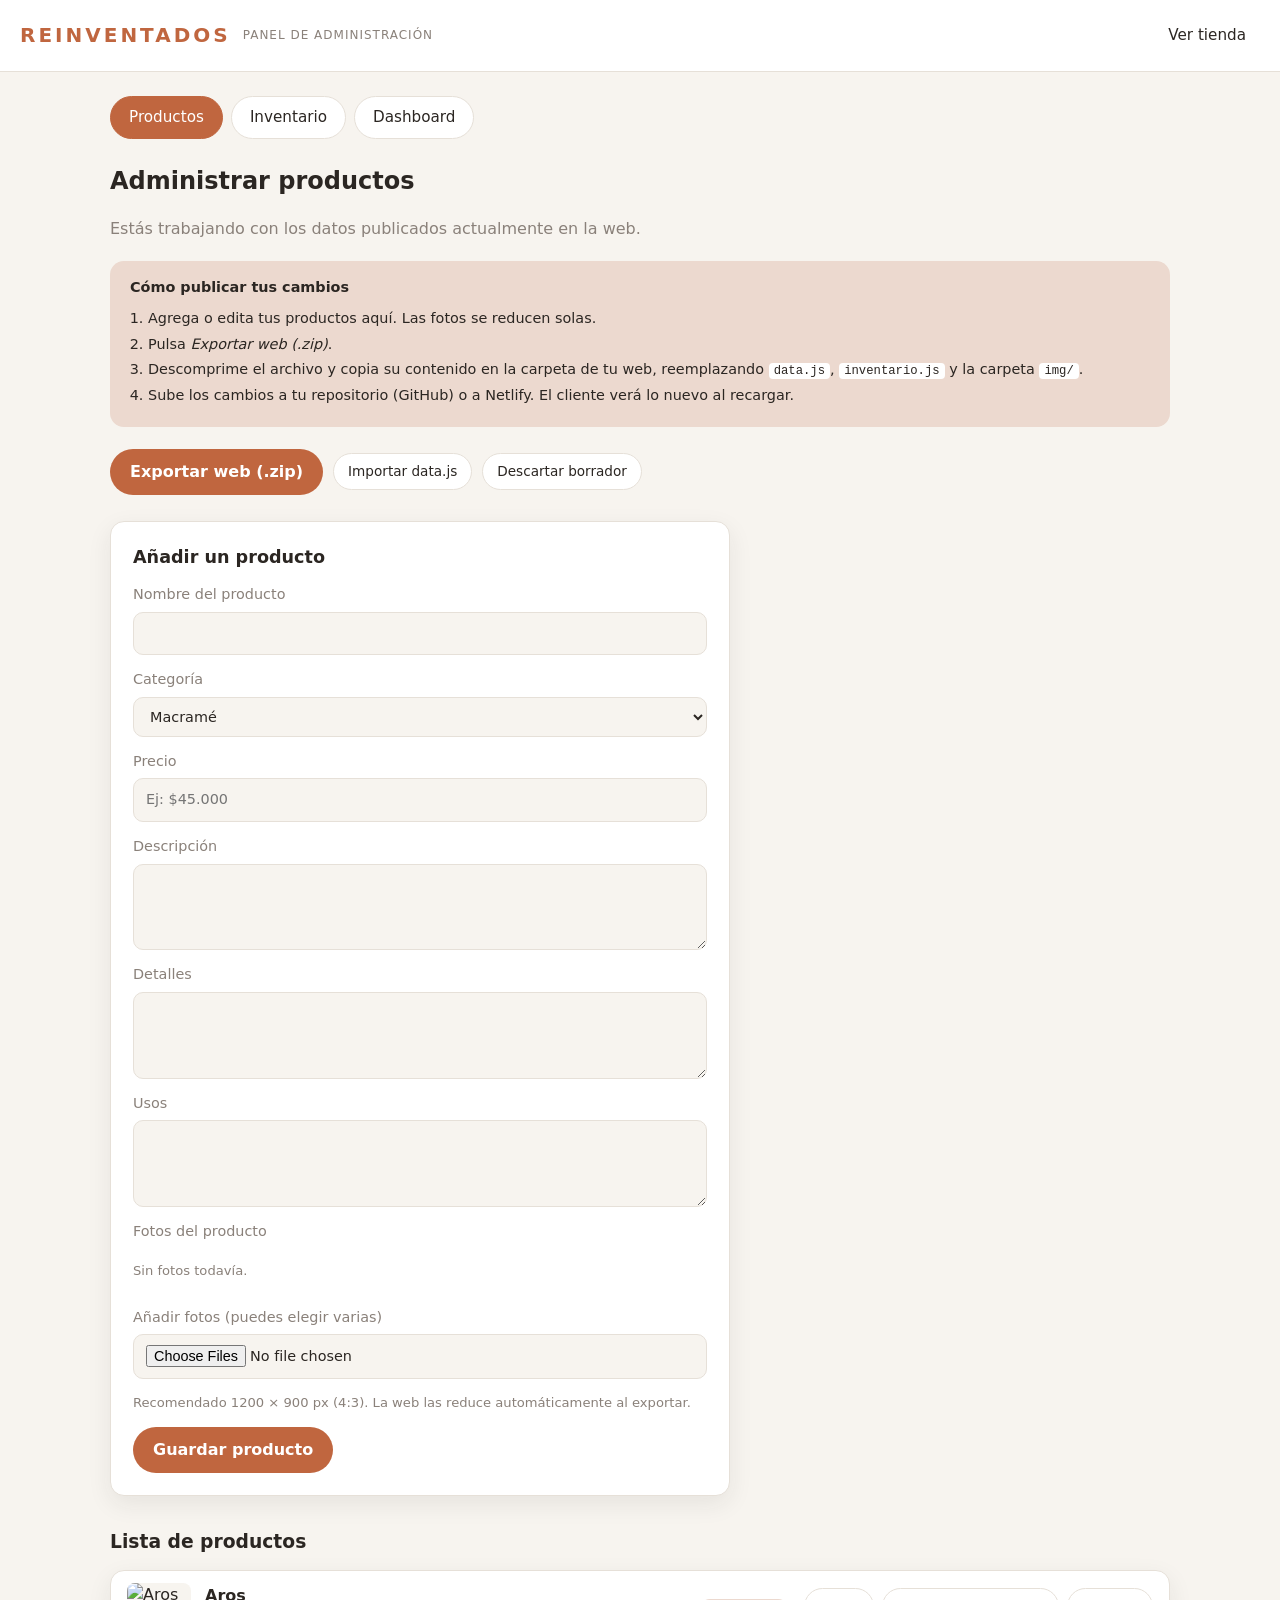
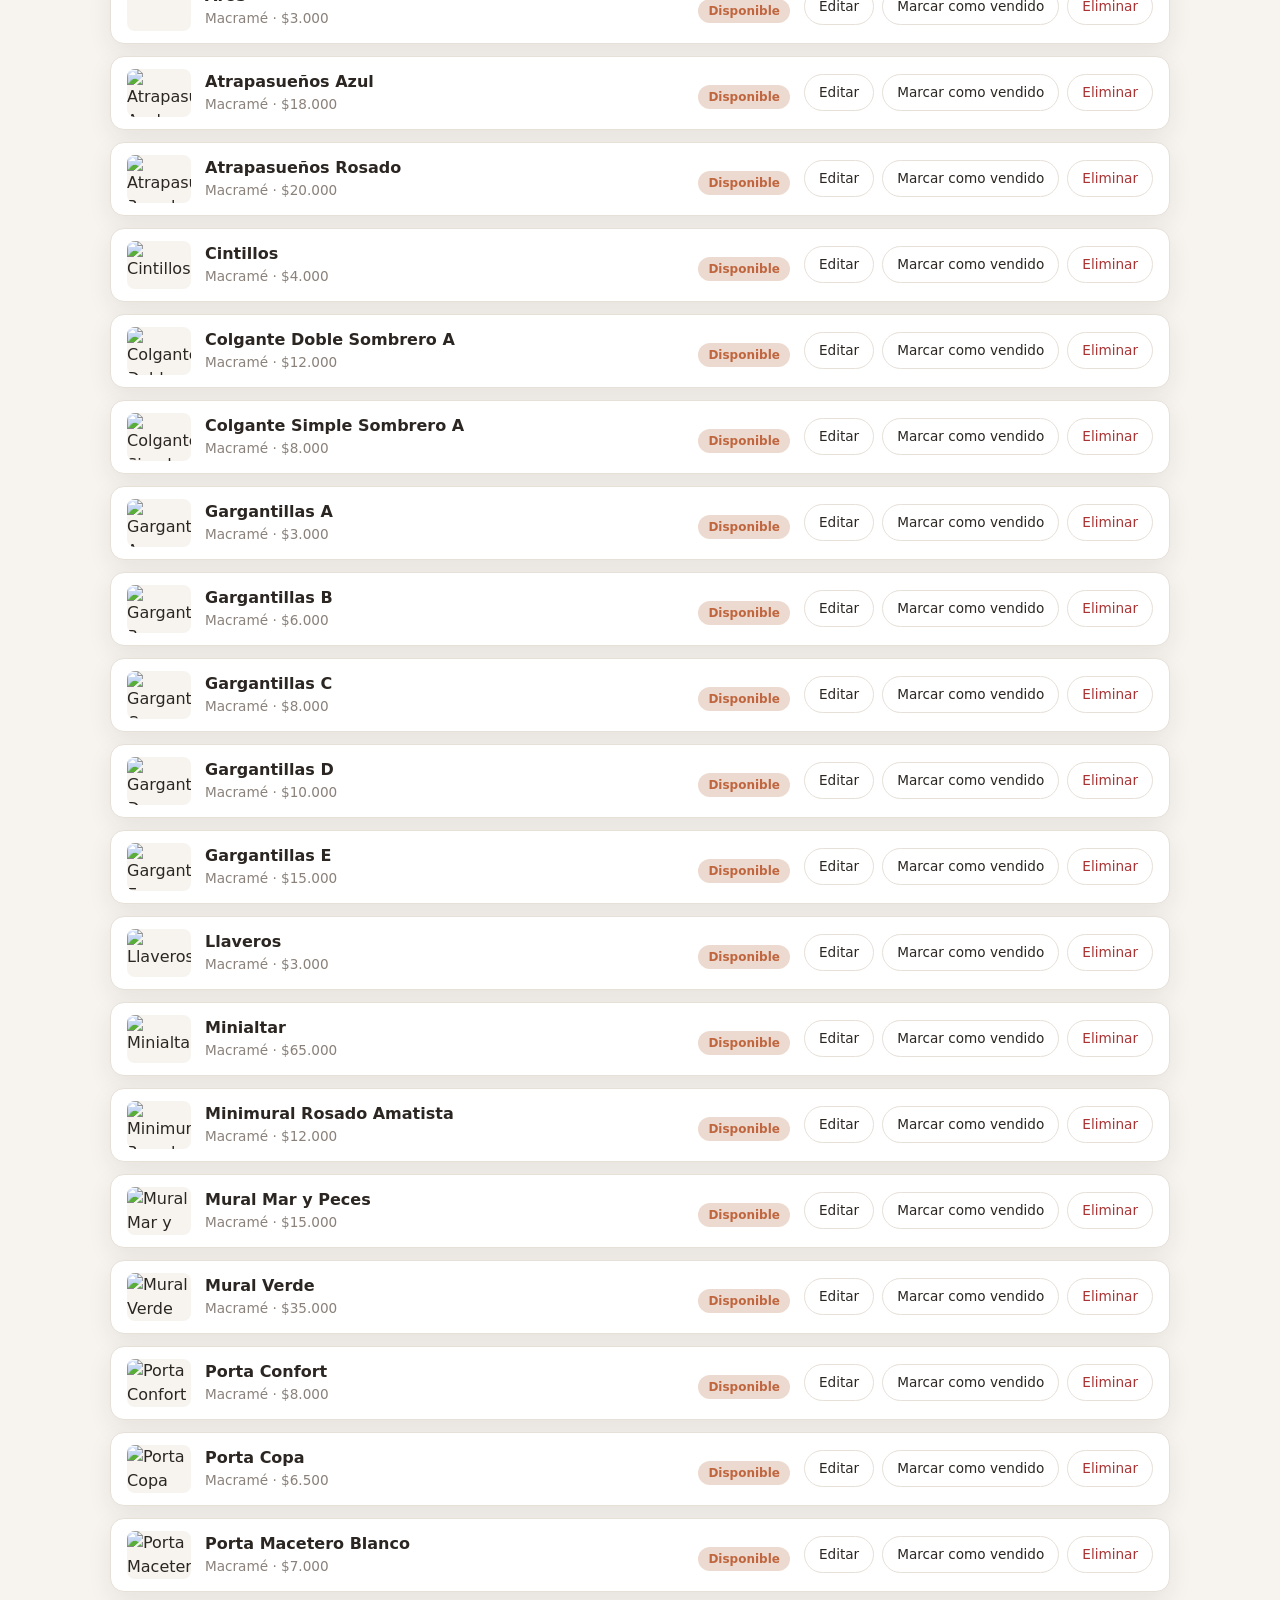
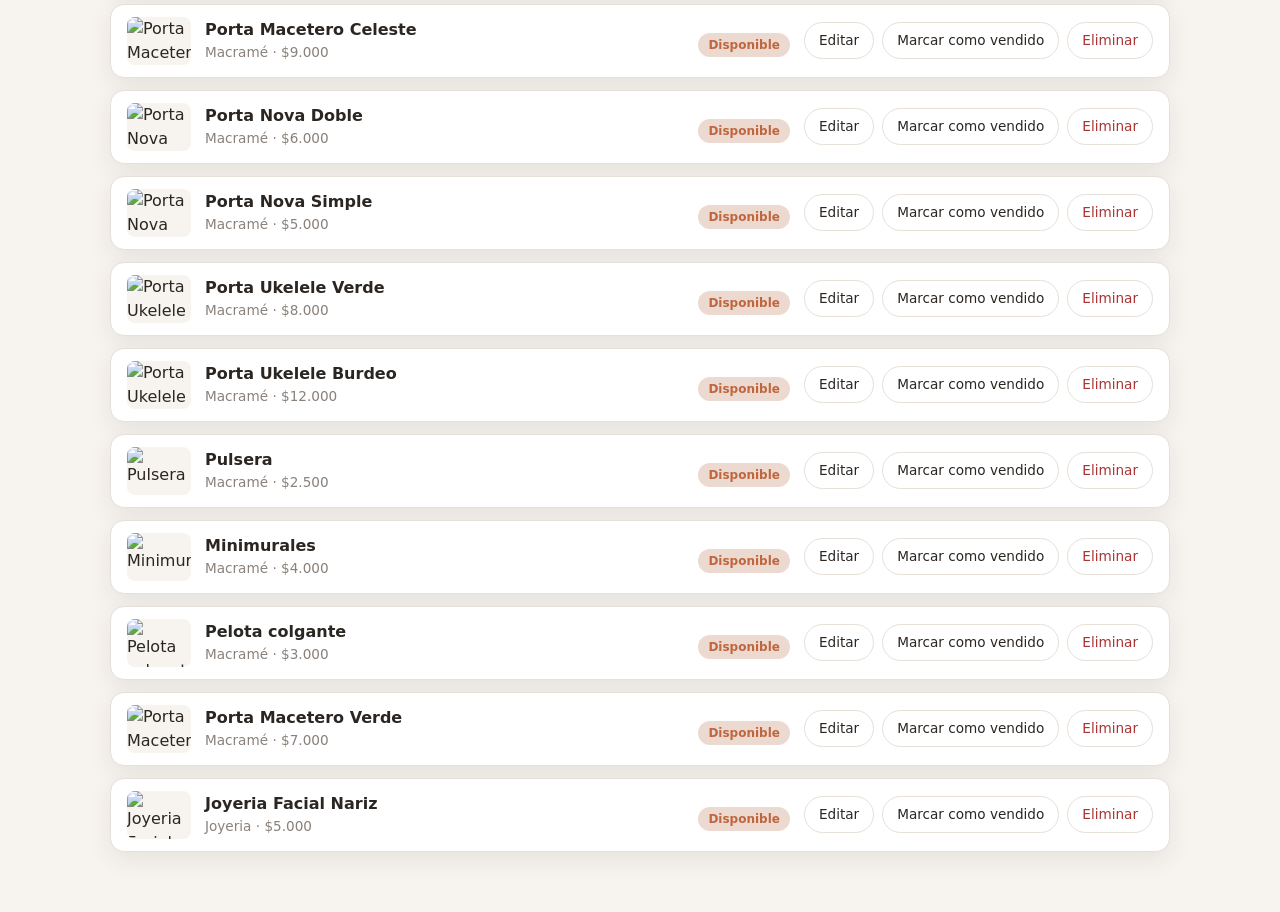
==== admin.html @ 5b053cdd "Versión inicial: tienda y panel de administración (inventario y dashboard)" ====
<!DOCTYPE html>
<html lang="es">
<head>
  <meta charset="UTF-8" />
  <meta name="viewport" content="width=device-width, initial-scale=1.0" />
  <title>Administrar · REINVENTADOS</title>
  <link rel="stylesheet" href="styles.css" />
</head>
<body>
  <header class="encabezado">
    <h1 class="logo">REINVENTADOS</h1>
    <span class="etiqueta-admin">Panel de administración</span>
    <nav class="menu">
      <a class="menu__boton" href="index.html">Ver tienda</a>
    </nav>
  </header>

  <main class="contenido">
    <nav class="pestanas" id="pestanas">
      <button type="button" class="pestanas__boton activo" data-pestana="productos">Productos</button>
      <button type="button" class="pestanas__boton" data-pestana="inventario">Inventario</button>
      <button type="button" class="pestanas__boton" data-pestana="dashboard">Dashboard</button>
    </nav>

    <section class="panel" id="pestana-productos">
      <h2 class="admin__titulo">Administrar productos</h2>
      <p class="introduccion" id="origen-datos"></p>

      <div class="aviso">
        <strong>Cómo publicar tus cambios</strong>
        <ol>
          <li>Agrega o edita tus productos aquí. Las fotos se reducen solas.</li>
          <li>Pulsa <em>Exportar web (.zip)</em>.</li>
          <li>Descomprime el archivo y copia su contenido en la carpeta de tu web, reemplazando <code>data.js</code>, <code>inventario.js</code> y la carpeta <code>img/</code>.</li>
          <li>Sube los cambios a tu repositorio (GitHub) o a Netlify. El cliente verá lo nuevo al recargar.</li>
        </ol>
      </div>

      <div class="admin__acciones">
        <button type="button" class="boton-primario" id="boton-exportar">Exportar web (.zip)</button>
        <label class="boton-secundario">
          Importar data.js
          <input type="file" id="campo-importar" accept=".js,text/javascript" hidden />
        </label>
        <button type="button" class="boton-secundario" id="boton-descartar">Descartar borrador</button>
      </div>

      <form id="form-producto" class="formulario">
        <h3 class="formulario__titulo" id="formulario-titulo">Añadir un producto</h3>

        <label class="campo">
          <span>Nombre del producto</span>
          <input type="text" id="campo-nombre" required />
        </label>

        <label class="campo">
          <span>Categoría</span>
          <select id="campo-categoria"></select>
        </label>

        <label class="campo" id="categoria-nueva" hidden>
          <span>Nombre de la nueva categoría</span>
          <input type="text" id="campo-categoria-nueva" />
        </label>

        <label class="campo">
          <span>Precio</span>
          <input type="text" id="campo-precio" placeholder="Ej: $45.000" />
        </label>

        <label class="campo">
          <span>Descripción</span>
          <textarea id="campo-descripcion" rows="3"></textarea>
        </label>

        <label class="campo">
          <span>Detalles</span>
          <textarea id="campo-detalles" rows="3"></textarea>
        </label>

        <label class="campo">
          <span>Usos</span>
          <textarea id="campo-usos" rows="3"></textarea>
        </label>

        <div class="campo">
          <span>Fotos del producto</span>
          <div class="miniaturas" id="miniaturas"></div>
        </div>

        <label class="campo">
          <span>Añadir fotos (puedes elegir varias)</span>
          <input type="file" id="campo-imagenes" accept="image/*" multiple />
        </label>
        <p class="formulario__ayuda">Recomendado 1200 × 900 px (4:3). La web las reduce automáticamente al exportar.</p>

        <div class="formulario__botones">
          <button type="submit" class="boton-primario" id="boton-guardar">Guardar producto</button>
          <button type="button" class="boton-secundario" id="boton-cancelar" hidden>Cancelar edición</button>
        </div>
      </form>

      <h3 class="admin__subtitulo">Lista de productos</h3>
      <div id="lista-admin" class="lista-admin"></div>
    </section>

    <section class="panel" id="pestana-inventario" hidden>
      <h2 class="admin__titulo">Inventario</h2>
      <p class="introduccion">Controla cuántas unidades tienes de cada artículo y registra cada venta, reposición o ajuste con su fecha.</p>

      <div class="tarjetas-resumen" id="inventario-resumen"></div>

      <h3 class="admin__subtitulo">Registrar un movimiento</h3>
      <form id="form-movimiento" class="formulario">
        <label class="campo">
          <span>Producto</span>
          <select id="mov-producto" required></select>
        </label>

        <label class="campo">
          <span>Tipo de movimiento</span>
          <select id="mov-tipo">
            <option value="venta">Venta (sale stock)</option>
            <option value="baja">Dar de Baja (no es venta)</option>
            <option value="reposicion">Reposición (entra stock)</option>
            <option value="ajuste">Ajuste (fijar stock total)</option>
          </select>
        </label>

        <label class="campo">
          <span id="mov-cantidad-etiqueta">Cuántas unidades</span>
          <input type="number" id="mov-cantidad" min="1" step="1" required />
        </label>

        <label class="campo" id="mov-descuento-caja">
          <span>Descuento en la venta (opcional)</span>
          <input type="number" id="mov-descuento" min="0" step="1" placeholder="0" />
        </label>

        <label class="campo">
          <span>Fecha</span>
          <input type="date" id="mov-fecha" required />
        </label>

        <label class="campo">
          <span>Nota (opcional)</span>
          <input type="text" id="mov-nota" placeholder="Ej: Vendida en feria de barrio" />
        </label>

        <div class="formulario__botones">
          <button type="submit" class="boton-primario">Registrar movimiento</button>
        </div>
      </form>

      <h3 class="admin__subtitulo">Stock por producto</h3>
      <div id="lista-stock" class="lista-admin"></div>

      <h3 class="admin__subtitulo">Historial de movimientos</h3>
      <div id="lista-movimientos" class="lista-admin"></div>
    </section>

    <section class="panel" id="pestana-dashboard" hidden>
      <h2 class="admin__titulo">Dashboard</h2>
      <p class="introduccion">Evolución de ventas y movimiento de stock según el período que elijas.</p>

      <div class="filtros">
        <label class="campo">
          <span>Ver por</span>
          <select id="dash-modo">
            <option value="anual">Año completo (por mes)</option>
            <option value="mensual">Mes completo (por día)</option>
          </select>
        </label>

        <label class="campo" id="dash-anio-caja">
          <span>Año</span>
          <select id="dash-anio"></select>
        </label>

        <label class="campo" id="dash-mes-caja" hidden>
          <span>Mes</span>
          <select id="dash-mes"></select>
        </label>
      </div>

      <div class="tarjetas-resumen" id="dashboard-resumen"></div>

      <h3 class="admin__subtitulo">Ventas en el período</h3>
      <div id="grafico-ventas"></div>

      <h3 class="admin__subtitulo">Movimiento de stock en el período</h3>
      <div id="grafico-stock"></div>

      <h3 class="admin__subtitulo">Top 5 más vendidos del período</h3>
      <div class="tabla-top" id="tabla-top"></div>
    </section>
  </main>

  <script src="data.js"></script>
  <script src="inventario.js"></script>
  <script src="admin.js"></script>
</body>
</html>
---- styles.css ----
:root {
  --tinta: #2b2622;
  --fondo: #f7f4ef;
  --tarjeta: #ffffff;
  --acento: #c0663f;
  --acento-suave: #ecd9cf;
  --verde: #4f7d58;
  --verde-suave: #e3eee5;
  --gris: #8a817a;
  --borde: #e6e0d8;
  --radio: 14px;
  --sombra: 0 8px 24px rgba(43, 38, 34, 0.08);
}

* {
  box-sizing: border-box;
  margin: 0;
  padding: 0;
}

[hidden] {
  display: none !important;
}

body {
  font-family: "Segoe UI", system-ui, -apple-system, Arial, sans-serif;
  background: var(--fondo);
  color: var(--tinta);
  line-height: 1.5;
}

.encabezado {
  position: sticky;
  top: 0;
  z-index: 10;
  display: flex;
  flex-wrap: wrap;
  align-items: center;
  gap: 12px;
  padding: 16px 20px;
  background: var(--tarjeta);
  border-bottom: 1px solid var(--borde);
}

.logo {
  font-size: 1.25rem;
  letter-spacing: 3px;
  color: var(--acento);
}

.menu {
  display: flex;
  align-items: center;
  gap: 8px;
  margin-left: auto;
}

.menu__item {
  position: relative;
}

.menu__boton {
  font: inherit;
  font-size: 0.95rem;
  padding: 8px 14px;
  border: none;
  border-radius: 999px;
  background: transparent;
  color: var(--tinta);
  cursor: pointer;
  transition: background 0.2s, color 0.2s;
}

.menu__boton:hover,
.menu__boton.activo {
  background: var(--acento-suave);
  color: var(--acento);
}

.submenu {
  position: absolute;
  top: 100%;
  left: 0;
  min-width: 170px;
  padding: 8px;
  display: none;
  flex-direction: column;
  gap: 4px;
  background: var(--tarjeta);
  border: 1px solid var(--borde);
  border-radius: var(--radio);
  box-shadow: var(--sombra);
}

#menu-productos:hover .submenu,
#menu-productos.abierto .submenu {
  display: flex;
}

.submenu__boton {
  font: inherit;
  font-size: 0.9rem;
  text-align: left;
  padding: 8px 12px;
  border: none;
  border-radius: 8px;
  background: transparent;
  color: var(--tinta);
  cursor: pointer;
}

.submenu__boton:hover,
.submenu__boton.activo {
  background: var(--fondo);
  color: var(--acento);
}

.contenido {
  max-width: 1100px;
  margin: 0 auto;
  padding: 24px 20px 60px;
}

.vista {
  display: none;
}

.vista.activa {
  display: block;
}

.introduccion {
  margin-bottom: 20px;
  color: var(--gris);
}

.galeria {
  display: grid;
  grid-template-columns: repeat(auto-fill, minmax(240px, 1fr));
  gap: 20px;
}

.tarjeta {
  background: var(--tarjeta);
  border: 1px solid var(--borde);
  border-radius: var(--radio);
  overflow: hidden;
  box-shadow: var(--sombra);
  cursor: pointer;
  transition: transform 0.2s;
}

.tarjeta:hover {
  transform: translateY(-4px);
}

.deslizador {
  position: relative;
  aspect-ratio: 4 / 3;
  overflow: hidden;
}

.deslizador__imagen {
  width: 100%;
  height: 100%;
  display: block;
  object-fit: cover;
  transition: opacity 0.25s ease;
}

.deslizador__flecha {
  position: absolute;
  top: 50%;
  transform: translateY(-50%);
  width: 34px;
  height: 34px;
  border: none;
  border-radius: 50%;
  background: rgba(255, 255, 255, 0.85);
  color: var(--tinta);
  font-size: 1.1rem;
  cursor: pointer;
}

.deslizador__flecha--izq {
  left: 8px;
}

.deslizador__flecha--der {
  right: 8px;
}

.deslizador__flecha:hover {
  background: #fff;
}

.tarjeta__info {
  padding: 14px 16px;
}

.tarjeta__nombre {
  font-size: 1rem;
}

.tarjeta__precio {
  margin-top: 4px;
  color: var(--acento);
  font-weight: 600;
}

.detalle {
  display: grid;
  grid-template-columns: 1.2fr 1fr;
  gap: 28px;
  margin-top: 16px;
}

.detalle__deslizador {
  position: relative;
  aspect-ratio: 4 / 3;
  border-radius: var(--radio);
  overflow: hidden;
  box-shadow: var(--sombra);
}

.detalle__imagen {
  width: 100%;
  height: 100%;
  display: block;
  object-fit: cover;
  transition: opacity 0.25s ease;
}

.detalle__titulo {
  font-size: 1.5rem;
  margin-bottom: 6px;
}

.detalle__precio {
  font-size: 1.2rem;
  color: var(--acento);
  font-weight: 700;
  margin-bottom: 14px;
}

.detalle__seccion {
  margin-bottom: 14px;
}

.detalle__seccion h3 {
  font-size: 0.95rem;
  text-transform: uppercase;
  letter-spacing: 1px;
  color: var(--gris);
  margin-bottom: 4px;
}

.detalle__categoria {
  display: inline-block;
  font-size: 0.8rem;
  padding: 4px 10px;
  border-radius: 999px;
  background: var(--acento-suave);
  color: var(--acento);
  margin-bottom: 12px;
}

.boton-volver {
  font: inherit;
  padding: 8px 16px;
  border: 1px solid var(--borde);
  border-radius: 999px;
  background: var(--tarjeta);
  color: var(--tinta);
  cursor: pointer;
}

.boton-volver:hover {
  border-color: var(--acento);
  color: var(--acento);
}

.sobre-mi {
  display: grid;
  grid-template-columns: 220px 1fr;
  gap: 28px;
  align-items: start;
  background: var(--tarjeta);
  border: 1px solid var(--borde);
  border-radius: var(--radio);
  padding: 28px;
  box-shadow: var(--sombra);
}

.sobre-mi__retrato {
  aspect-ratio: 1;
  border-radius: var(--radio);
  display: flex;
  align-items: center;
  justify-content: center;
  color: #fff;
  background: linear-gradient(135deg, #c0663f, #8a4a2f);
}

.sobre-mi__texto h2 {
  margin-bottom: 10px;
}

.sobre-mi__texto p {
  margin-bottom: 10px;
}

.sobre-mi__texto h3 {
  margin: 16px 0 8px;
}

.redes {
  list-style: none;
  display: flex;
  flex-wrap: wrap;
  gap: 10px;
}

.redes a {
  display: inline-block;
  padding: 6px 14px;
  border-radius: 999px;
  background: var(--fondo);
  border: 1px solid var(--borde);
  color: var(--tinta);
  text-decoration: none;
}

.redes a:hover {
  border-color: var(--acento);
  color: var(--acento);
}

.insignia {
  display: inline-block;
  margin-top: 8px;
  font-size: 0.75rem;
  padding: 3px 10px;
  border-radius: 999px;
  background: var(--acento-suave);
  color: var(--acento);
  font-weight: 600;
}

.insignia--gris {
  background: #eceae6;
  color: var(--gris);
}

.admin__titulo {
  margin-bottom: 18px;
}

.admin__subtitulo {
  margin: 32px 0 14px;
}

.formulario {
  background: var(--tarjeta);
  border: 1px solid var(--borde);
  border-radius: var(--radio);
  padding: 22px;
  box-shadow: var(--sombra);
  display: grid;
  gap: 14px;
  max-width: 620px;
}

.formulario__titulo {
  font-size: 1.1rem;
}

.campo {
  display: flex;
  flex-direction: column;
  gap: 6px;
  font-size: 0.9rem;
}

.campo span {
  color: var(--gris);
}

.campo input,
.campo select,
.campo textarea {
  font: inherit;
  padding: 10px 12px;
  border: 1px solid var(--borde);
  border-radius: 10px;
  background: var(--fondo);
  color: var(--tinta);
  resize: vertical;
}

.campo input:focus,
.campo select:focus,
.campo textarea:focus {
  outline: 2px solid var(--acento-suave);
  border-color: var(--acento);
}

.formulario__ayuda {
  font-size: 0.82rem;
  color: var(--gris);
}

.boton-primario {
  font: inherit;
  font-weight: 600;
  padding: 11px 20px;
  border: none;
  border-radius: 999px;
  background: var(--acento);
  color: #fff;
  cursor: pointer;
  justify-self: start;
}

.boton-primario:hover {
  background: #a8552f;
}

.boton-secundario,
.boton-peligro {
  font: inherit;
  font-size: 0.85rem;
  padding: 7px 14px;
  border-radius: 999px;
  cursor: pointer;
  border: 1px solid var(--borde);
  background: var(--tarjeta);
  color: var(--tinta);
}

.boton-secundario:hover {
  border-color: var(--acento);
  color: var(--acento);
}

.boton-peligro {
  color: #a33;
}

.boton-peligro:hover {
  border-color: #a33;
  background: #fbeaea;
}

.lista-admin {
  display: grid;
  gap: 12px;
}

.fila-admin {
  display: grid;
  grid-template-columns: 64px 1fr auto auto;
  align-items: center;
  gap: 14px;
  padding: 12px 16px;
  background: var(--tarjeta);
  border: 1px solid var(--borde);
  border-radius: var(--radio);
  box-shadow: var(--sombra);
}

.fila-admin--vendido {
  opacity: 0.75;
}

.fila-admin__miniatura {
  width: 64px;
  height: 48px;
  object-fit: cover;
  border-radius: 8px;
  background: var(--fondo);
}

.fila-admin__datos {
  display: flex;
  flex-direction: column;
}

.fila-admin__datos span {
  font-size: 0.85rem;
  color: var(--gris);
}

.fila-admin__botones {
  display: flex;
  gap: 8px;
}

a.menu__boton {
  text-decoration: none;
  display: inline-block;
}

.etiqueta-admin {
  font-size: 0.75rem;
  text-transform: uppercase;
  letter-spacing: 1px;
  color: var(--gris);
}

.aviso {
  background: var(--acento-suave);
  border-radius: var(--radio);
  padding: 16px 20px;
  margin-bottom: 22px;
  font-size: 0.9rem;
}

.aviso ol {
  margin: 10px 0 0 18px;
}

.aviso li {
  margin-bottom: 4px;
}

code {
  background: #fff;
  padding: 1px 5px;
  border-radius: 4px;
  font-size: 0.85em;
}

.admin__acciones {
  display: flex;
  flex-wrap: wrap;
  align-items: center;
  gap: 10px;
  margin-bottom: 26px;
}

.admin__acciones label.boton-secundario {
  display: inline-block;
}

.miniaturas {
  display: flex;
  flex-wrap: wrap;
  gap: 10px;
  min-height: 44px;
  align-items: center;
}

.miniatura {
  position: relative;
  width: 88px;
  height: 66px;
  border-radius: 8px;
  overflow: hidden;
  border: 1px solid var(--borde);
}

.miniatura img {
  width: 100%;
  height: 100%;
  display: block;
  object-fit: cover;
}

.miniatura__quitar {
  position: absolute;
  top: 2px;
  right: 2px;
  width: 20px;
  height: 20px;
  border: none;
  border-radius: 50%;
  background: rgba(43, 38, 34, 0.7);
  color: #fff;
  font-size: 0.85rem;
  line-height: 1;
  cursor: pointer;
}

.miniatura__quitar:hover {
  background: var(--acento);
}

.formulario__botones {
  display: flex;
  flex-wrap: wrap;
  gap: 10px;
}

.pestanas {
  display: flex;
  flex-wrap: wrap;
  gap: 8px;
  margin-bottom: 24px;
}

.pestanas__boton {
  font: inherit;
  font-size: 0.95rem;
  padding: 9px 18px;
  border: 1px solid var(--borde);
  border-radius: 999px;
  background: var(--tarjeta);
  color: var(--tinta);
  cursor: pointer;
  transition: background 0.2s, color 0.2s, border-color 0.2s;
}

.pestanas__boton:hover {
  border-color: var(--acento);
  color: var(--acento);
}

.pestanas__boton.activo {
  background: var(--acento);
  border-color: var(--acento);
  color: #fff;
}

.tarjetas-resumen {
  display: grid;
  grid-template-columns: repeat(auto-fit, minmax(160px, 1fr));
  gap: 12px;
  margin-bottom: 10px;
}

.tarjeta-resumen {
  background: var(--tarjeta);
  border: 1px solid var(--borde);
  border-radius: var(--radio);
  padding: 16px 18px;
  box-shadow: var(--sombra);
  display: flex;
  flex-direction: column;
  gap: 4px;
}

.tarjeta-resumen__valor {
  font-size: 1.4rem;
  font-weight: 700;
  color: var(--acento);
}

.tarjeta-resumen__etiqueta {
  font-size: 0.75rem;
  color: var(--gris);
  text-transform: uppercase;
  letter-spacing: 0.5px;
}

.filtros {
  display: flex;
  flex-wrap: wrap;
  gap: 12px;
  align-items: flex-end;
  background: var(--tarjeta);
  border: 1px solid var(--borde);
  border-radius: var(--radio);
  padding: 16px 18px;
  box-shadow: var(--sombra);
  margin-bottom: 20px;
}

.filtros .campo {
  min-width: 160px;
}

.fila-stock {
  display: grid;
  grid-template-columns: 1fr auto auto auto auto;
  align-items: center;
  gap: 14px;
  padding: 12px 16px;
  background: var(--tarjeta);
  border: 1px solid var(--borde);
  border-radius: var(--radio);
  box-shadow: var(--sombra);
}

.fila-stock__datos {
  display: flex;
  flex-direction: column;
}

.fila-stock__datos span {
  font-size: 0.85rem;
  color: var(--gris);
}

.fila-stock__precio {
  color: var(--acento);
  font-weight: 600;
  font-size: 0.9rem;
  white-space: nowrap;
}

.fila-stock__cantidad {
  width: 76px;
  padding: 8px 10px;
  border: 1px solid var(--borde);
  border-radius: 10px;
  background: var(--fondo);
  color: var(--tinta);
  font: inherit;
  text-align: center;
}

.fila-stock__cantidad:focus {
  outline: 2px solid var(--acento-suave);
  border-color: var(--acento);
}

.fila-stock__fecha {
  font-size: 0.8rem;
  color: var(--gris);
  white-space: nowrap;
}

.insignia--alerta {
  background: #fbeaea;
  color: #a33;
}

.insignia--entrada {
  background: var(--verde-suave);
  color: var(--verde);
}

.insignia--ajuste {
  background: #eceae6;
  color: var(--gris);
}

.insignia--baja {
  background: #fbeaea;
  color: #a33;
}

.fila-mov {
  display: grid;
  grid-template-columns: auto 1fr auto auto auto minmax(0, 160px) auto;
  align-items: center;
  gap: 12px;
  padding: 12px 16px;
  background: var(--tarjeta);
  border: 1px solid var(--borde);
  border-radius: var(--radio);
  box-shadow: var(--sombra);
  font-size: 0.9rem;
}

.fila-mov__fecha {
  color: var(--gris);
  font-size: 0.8rem;
  white-space: nowrap;
}

.fila-mov__delta {
  font-weight: 700;
  min-width: 28px;
  text-align: center;
}

.fila-mov__delta--salida {
  color: #a33;
}

.fila-mov__delta--entrada {
  color: var(--verde);
}

.fila-mov__precio {
  color: var(--acento);
  font-weight: 600;
  white-space: nowrap;
}

.fila-mov__descuento {
  display: block;
  font-size: 0.68rem;
  font-weight: 400;
  color: #a33;
}

.fila-mov__nota {
  color: var(--gris);
  font-size: 0.8rem;
  overflow: hidden;
  text-overflow: ellipsis;
  white-space: nowrap;
}

.grafico {
  background: var(--tarjeta);
  border: 1px solid var(--borde);
  border-radius: var(--radio);
  padding: 18px;
  box-shadow: var(--sombra);
}

.grafico__leyenda {
  display: flex;
  flex-wrap: wrap;
  gap: 16px;
  align-items: center;
  font-size: 0.85rem;
  color: var(--gris);
  margin-bottom: 14px;
}

.grafico__clave {
  display: inline-block;
  width: 12px;
  height: 12px;
  border-radius: 3px;
  margin-right: 6px;
}

.grafico__clave--entrada {
  background: var(--verde);
}

.grafico__clave--salida {
  background: var(--acento);
}

.grafico__barras {
  display: flex;
  align-items: flex-end;
  gap: 6px;
  overflow-x: auto;
  padding-top: 8px;
}

.grafico__columna {
  flex: 1 0 30px;
  display: flex;
  flex-direction: column;
  align-items: center;
  gap: 6px;
}

.grafico__area {
  width: 100%;
  height: 160px;
  display: flex;
  flex-direction: column;
  justify-content: flex-end;
  align-items: center;
}

.grafico__valor {
  font-size: 0.65rem;
  color: var(--gris);
  margin-bottom: 3px;
  white-space: nowrap;
}

.grafico__barra {
  width: 65%;
  max-width: 26px;
  border-radius: 6px 6px 0 0;
  background: var(--acento);
}

.grafico__par {
  display: flex;
  align-items: flex-end;
  justify-content: center;
  gap: 3px;
  width: 100%;
  height: 100%;
}

.grafico__par .grafico__barra {
  width: 45%;
  max-width: 14px;
}

.grafico__barra--entrada {
  background: var(--verde);
}

.grafico__barra--salida {
  background: var(--acento);
}

.grafico__etiqueta {
  font-size: 0.65rem;
  color: var(--gris);
  text-align: center;
  white-space: nowrap;
}

.tabla-top {
  overflow-x: auto;
}

.tabla-top__tabla {
  width: 100%;
  min-width: 560px;
  border-collapse: collapse;
  background: #fff;
  border: 1px solid var(--borde);
}

.tabla-top__tabla th,
.tabla-top__tabla td {
  padding: 8px 10px;
  border-bottom: 1px solid var(--borde);
  font-size: 0.85rem;
}

.tabla-top__tabla th {
  background: #f6f4f1;
  font-size: 0.7rem;
  text-transform: uppercase;
  color: var(--gris);
}

.tabla-top__tabla tbody tr:last-child td {
  border-bottom: none;
}

.tabla-top__producto {
  font-weight: 600;
}

.tabla-top__numero {
  text-align: right;
  white-space: nowrap;
}

.tabla-top__vendido {
  font-weight: 600;
}

.tabla-top__bajas {
  color: #a33;
}

.tabla-top__deseado {
  width: 72px;
  padding: 4px 6px;
  border: 1px solid var(--borde);
  border-radius: 4px;
  font-size: 0.85rem;
}

@media (max-width: 720px) {
  .detalle {
    grid-template-columns: 1fr;
  }

  .sobre-mi {
    grid-template-columns: 1fr;
  }

  .sobre-mi__retrato {
    max-width: 180px;
  }

  .menu {
    width: 100%;
    flex-wrap: wrap;
    margin-left: 0;
  }

  .fila-admin {
    grid-template-columns: 56px 1fr;
    row-gap: 10px;
  }

  .fila-admin__botones {
    grid-column: 1 / -1;
    flex-wrap: wrap;
  }

  .fila-stock {
    display: flex;
    flex-wrap: wrap;
    gap: 8px 12px;
    align-items: center;
  }

  .fila-stock__datos {
    flex: 1 1 100%;
  }

  .fila-mov {
    display: flex;
    flex-wrap: wrap;
    gap: 8px 12px;
    align-items: center;
  }

  .fila-mov__nota {
    flex: 1 1 100%;
    max-width: none;
  }

  .filtros {
    flex-direction: column;
    align-items: stretch;
  }

  .filtros .campo {
    min-width: 0;
  }
}
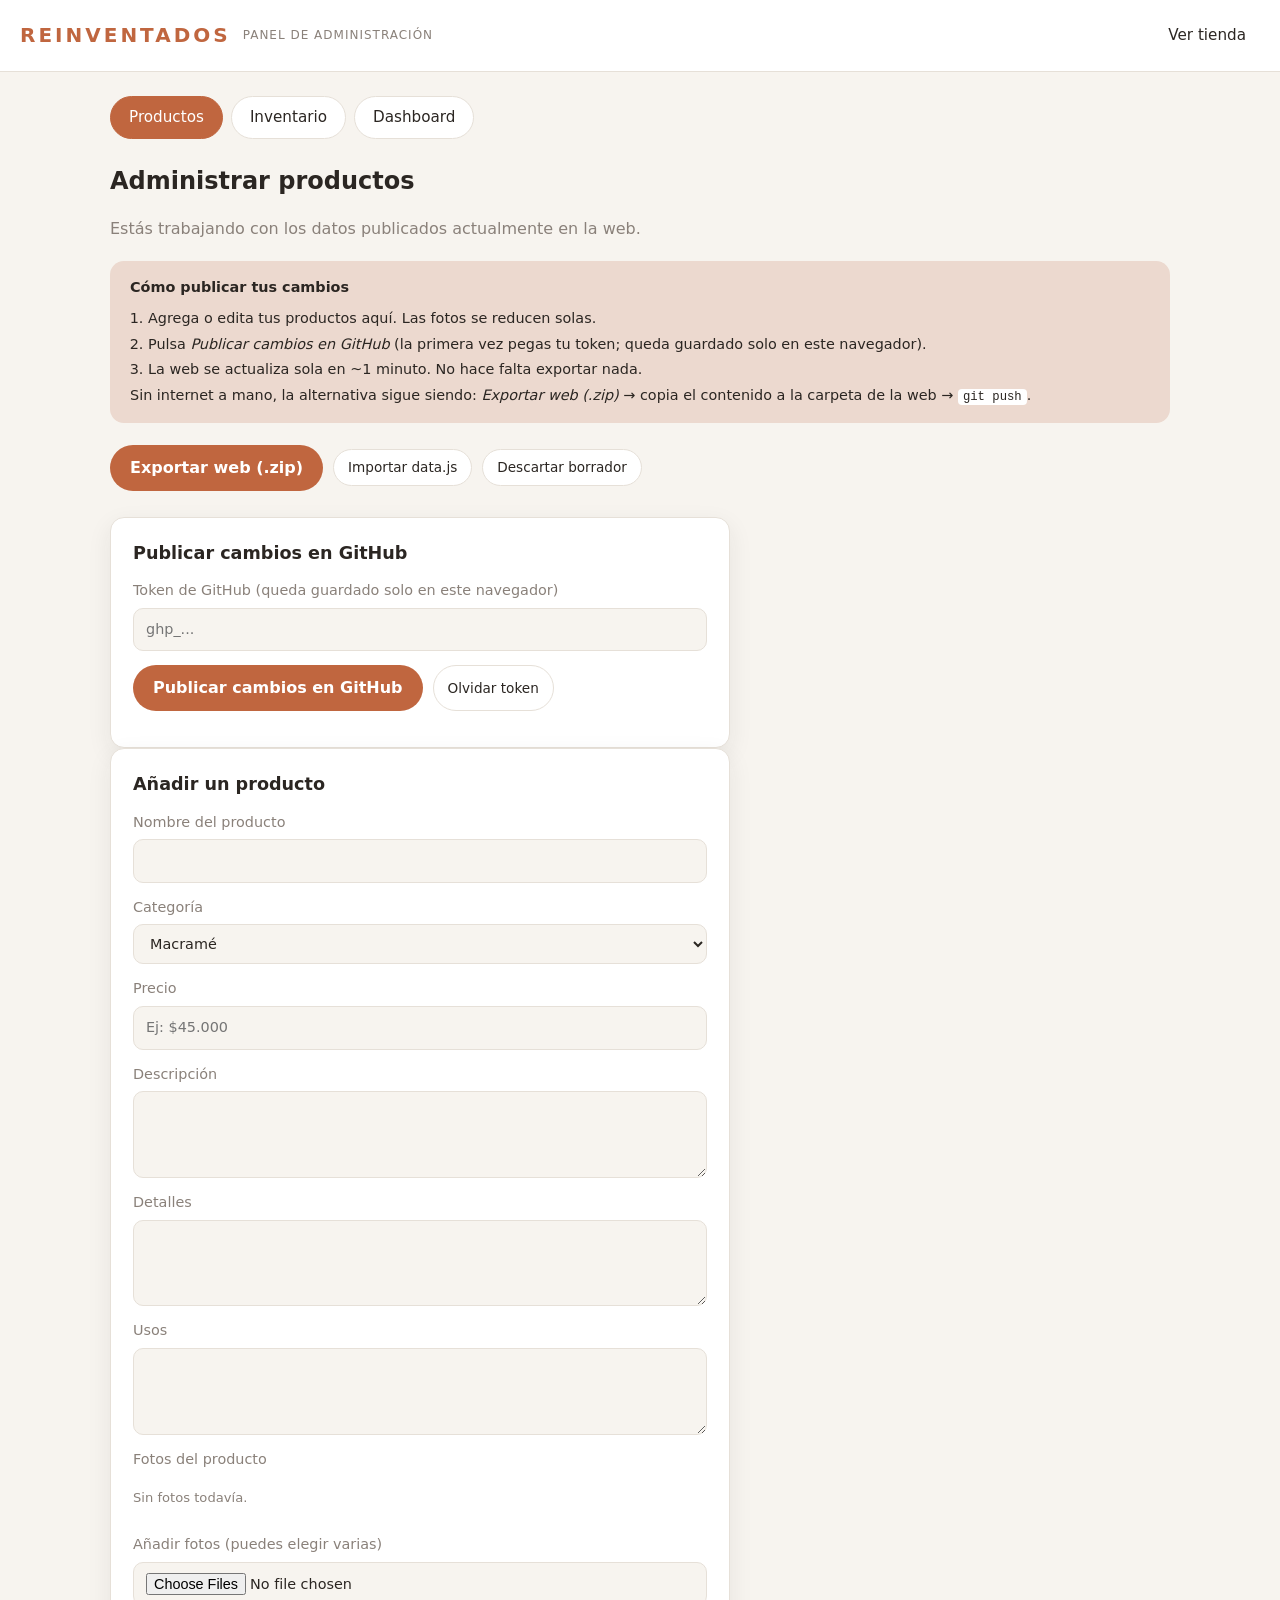
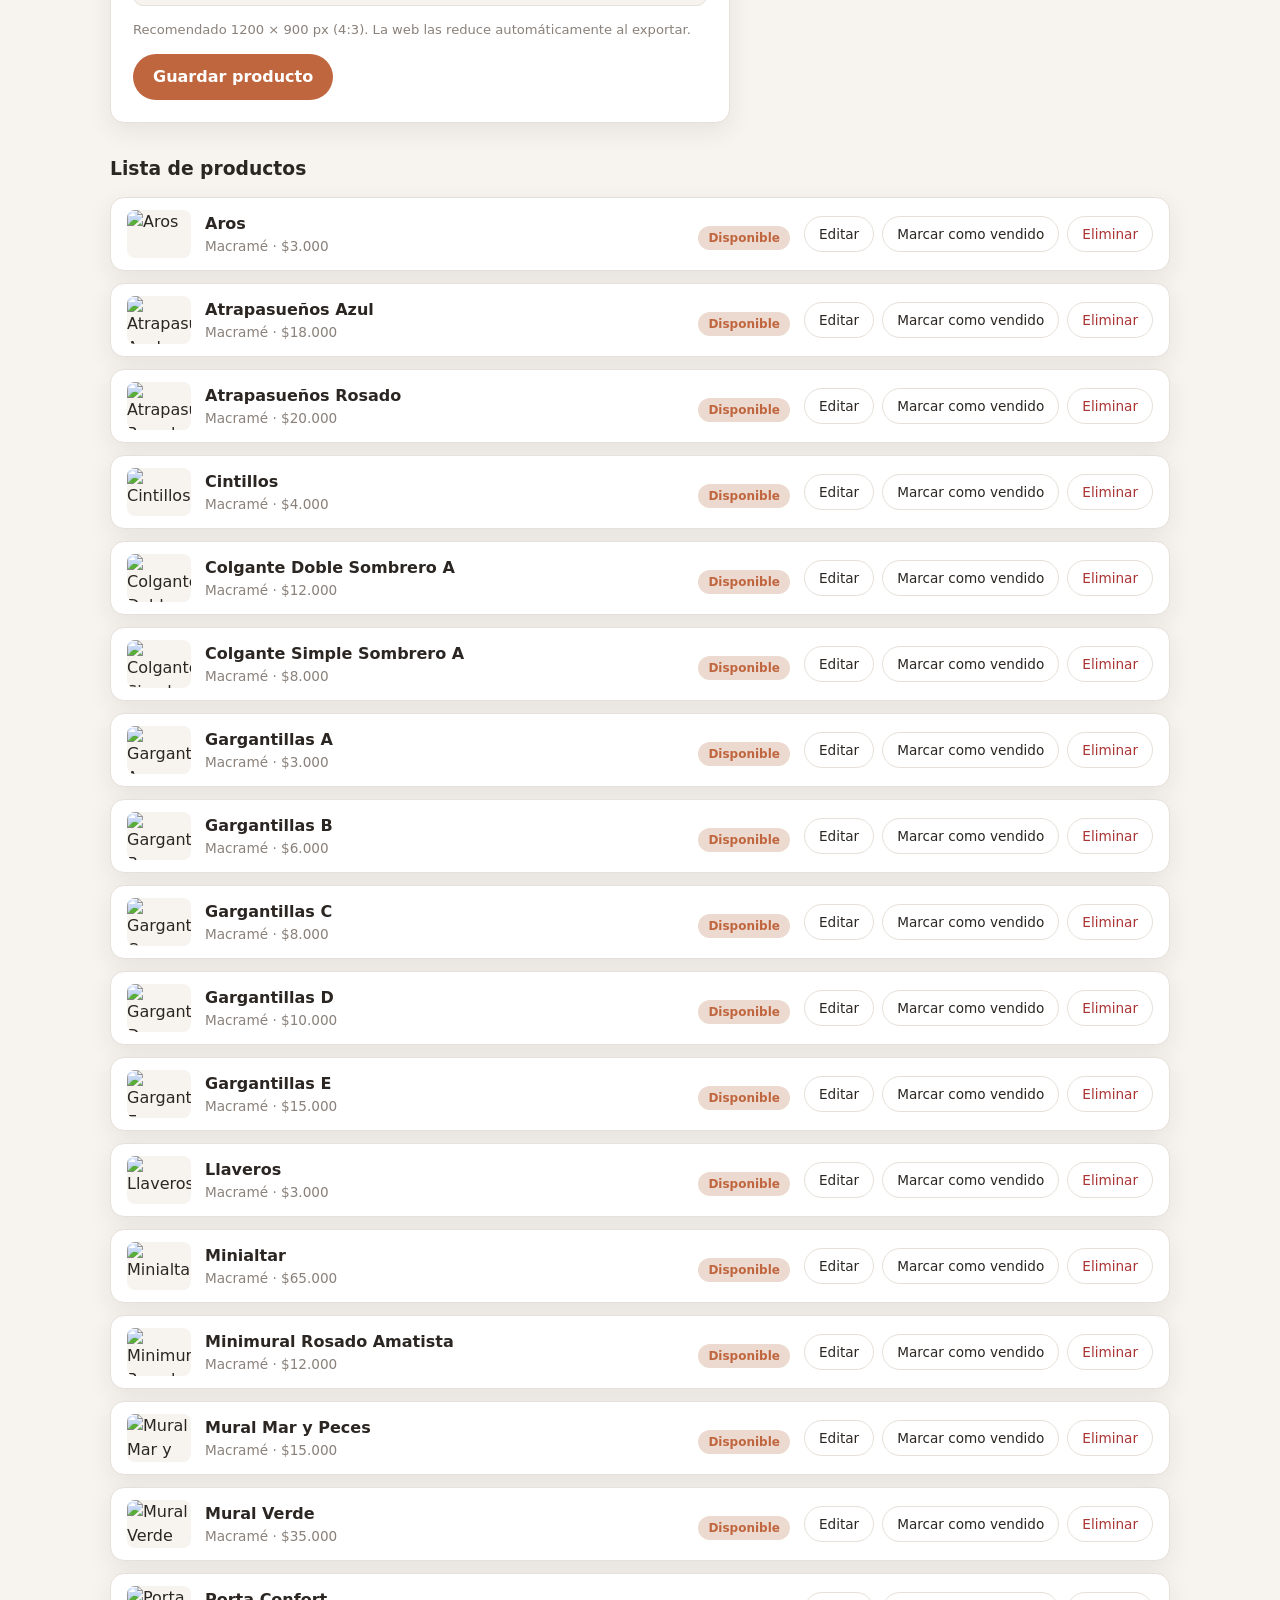
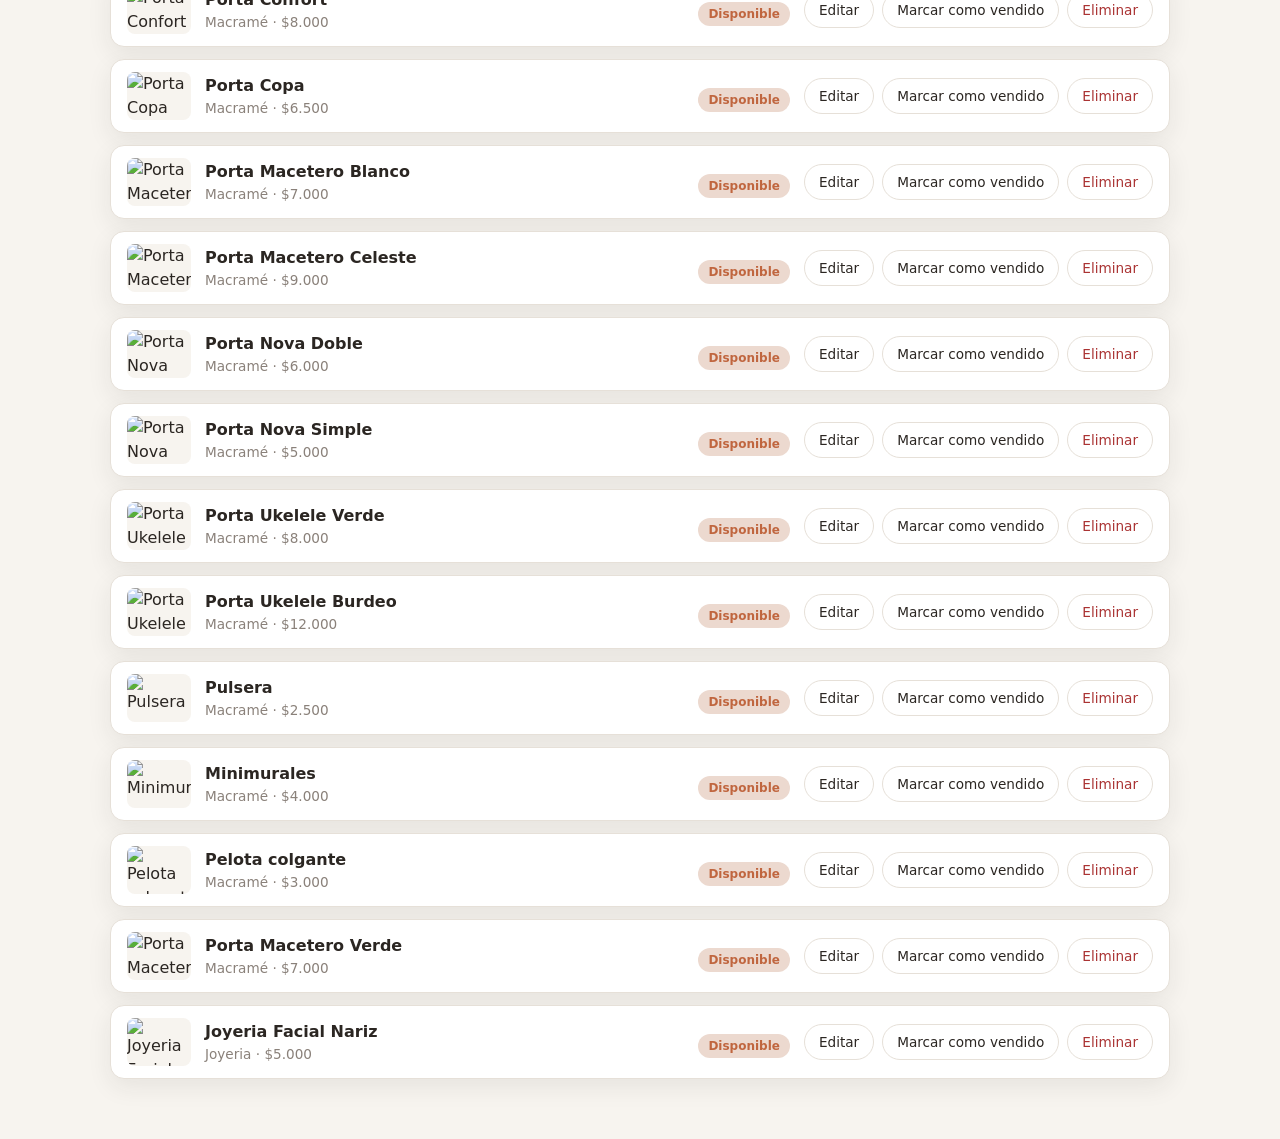
==== commit 9d82d907: "Publicación automática desde el panel (API de GitHub) e instrucciones actualizadas" ====
--- a/admin.html
+++ b/admin.html
@@ -30,10 +30,10 @@
         <strong>Cómo publicar tus cambios</strong>
         <ol>
           <li>Agrega o edita tus productos aquí. Las fotos se reducen solas.</li>
-          <li>Pulsa <em>Exportar web (.zip)</em>.</li>
-          <li>Descomprime el archivo y copia su contenido en la carpeta de tu web, reemplazando <code>data.js</code>, <code>inventario.js</code> y la carpeta <code>img/</code>.</li>
-          <li>Sube los cambios a tu repositorio (GitHub) o a Netlify. El cliente verá lo nuevo al recargar.</li>
+          <li>Pulsa <em>Publicar cambios en GitHub</em> (la primera vez pegas tu token; queda guardado solo en este navegador).</li>
+          <li>La web se actualiza sola en ~1 minuto. No hace falta exportar nada.</li>
         </ol>
+        <p>Sin internet a mano, la alternativa sigue siendo: <em>Exportar web (.zip)</em> → copia el contenido a la carpeta de la web → <code>git push</code>.</p>
       </div>
 
       <div class="admin__acciones">
@@ -44,6 +44,19 @@
         </label>
         <button type="button" class="boton-secundario" id="boton-descartar">Descartar borrador</button>
       </div>
+
+      <form id="form-publicar" class="formulario">
+        <h3 class="formulario__titulo">Publicar cambios en GitHub</h3>
+        <label class="campo">
+          <span>Token de GitHub (queda guardado solo en este navegador)</span>
+          <input type="password" id="github-token" placeholder="ghp_..." autocomplete="off" />
+        </label>
+        <div class="formulario__botones">
+          <button type="submit" class="boton-primario" id="boton-publicar">Publicar cambios en GitHub</button>
+          <button type="button" class="boton-secundario" id="boton-olvidar-token">Olvidar token</button>
+        </div>
+        <p class="formulario__ayuda" id="publicar-aviso"></p>
+      </form>
 
       <form id="form-producto" class="formulario">
         <h3 class="formulario__titulo" id="formulario-titulo">Añadir un producto</h3>
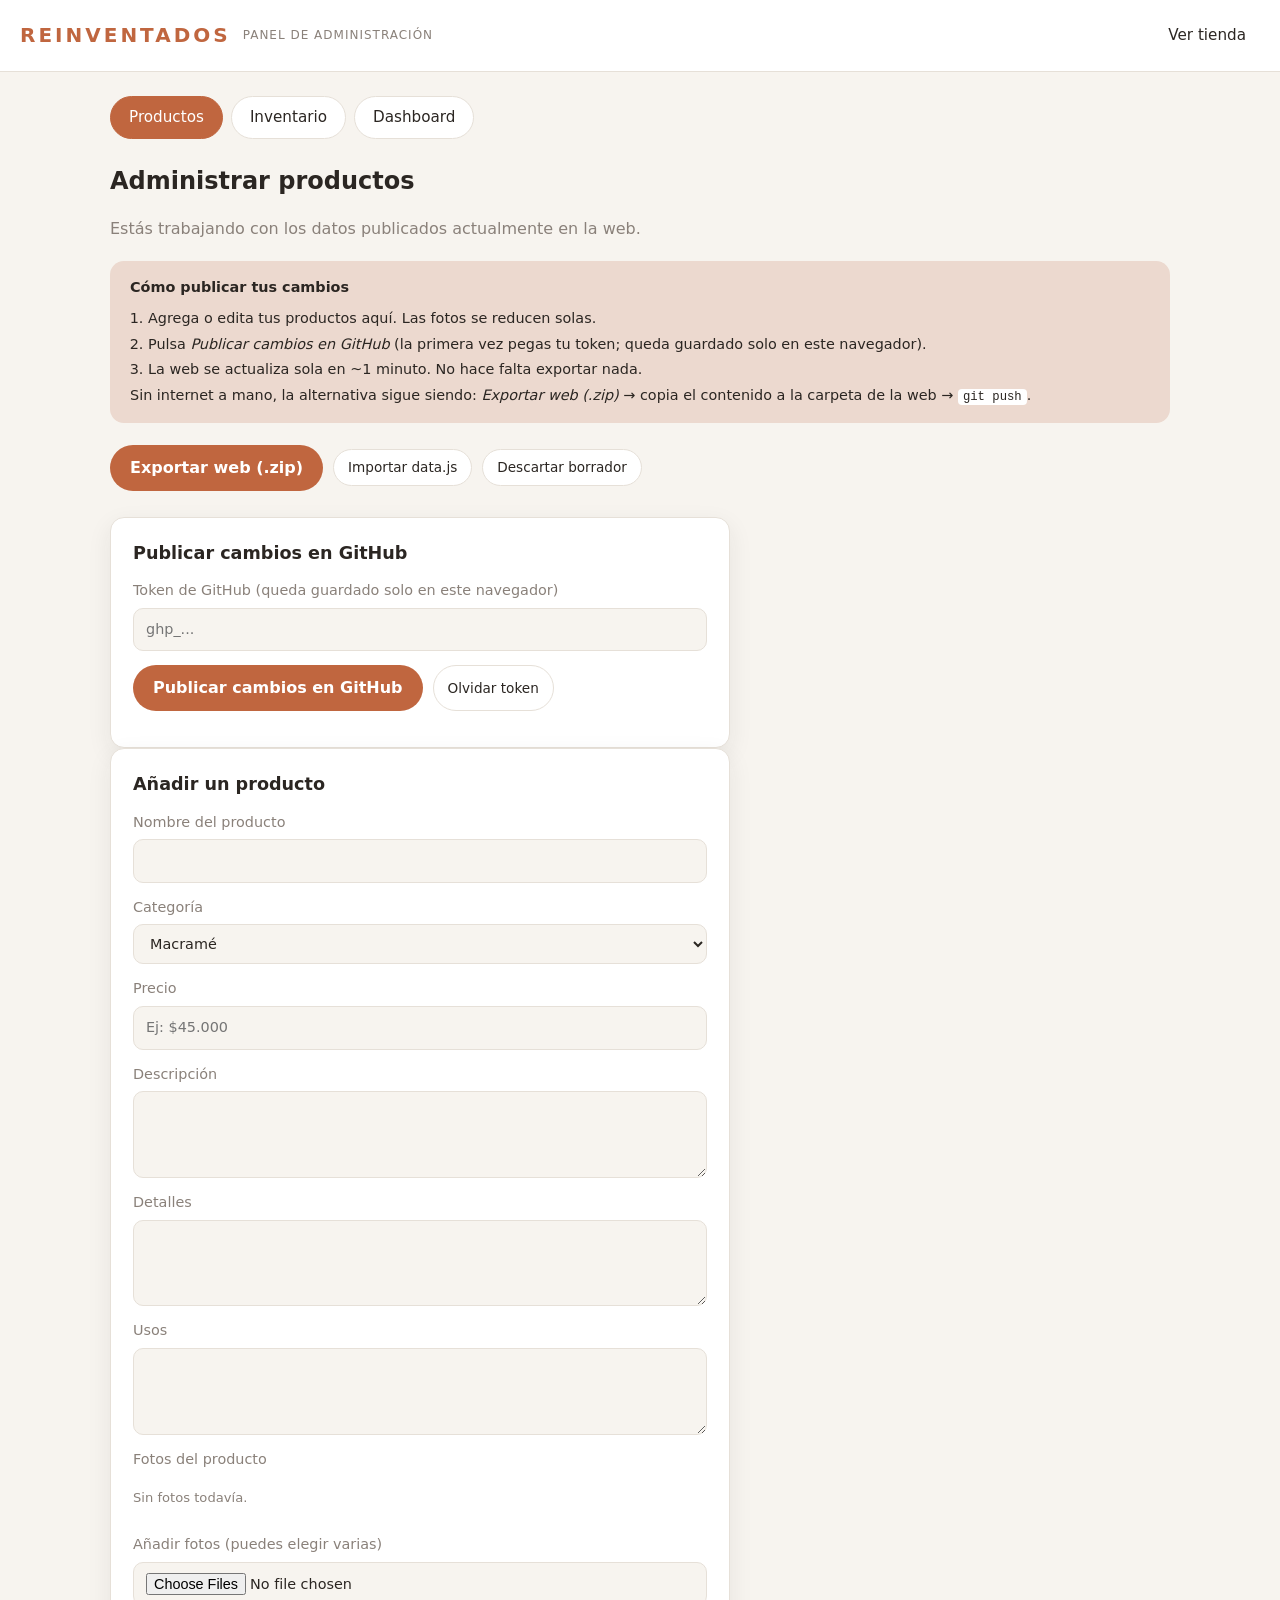
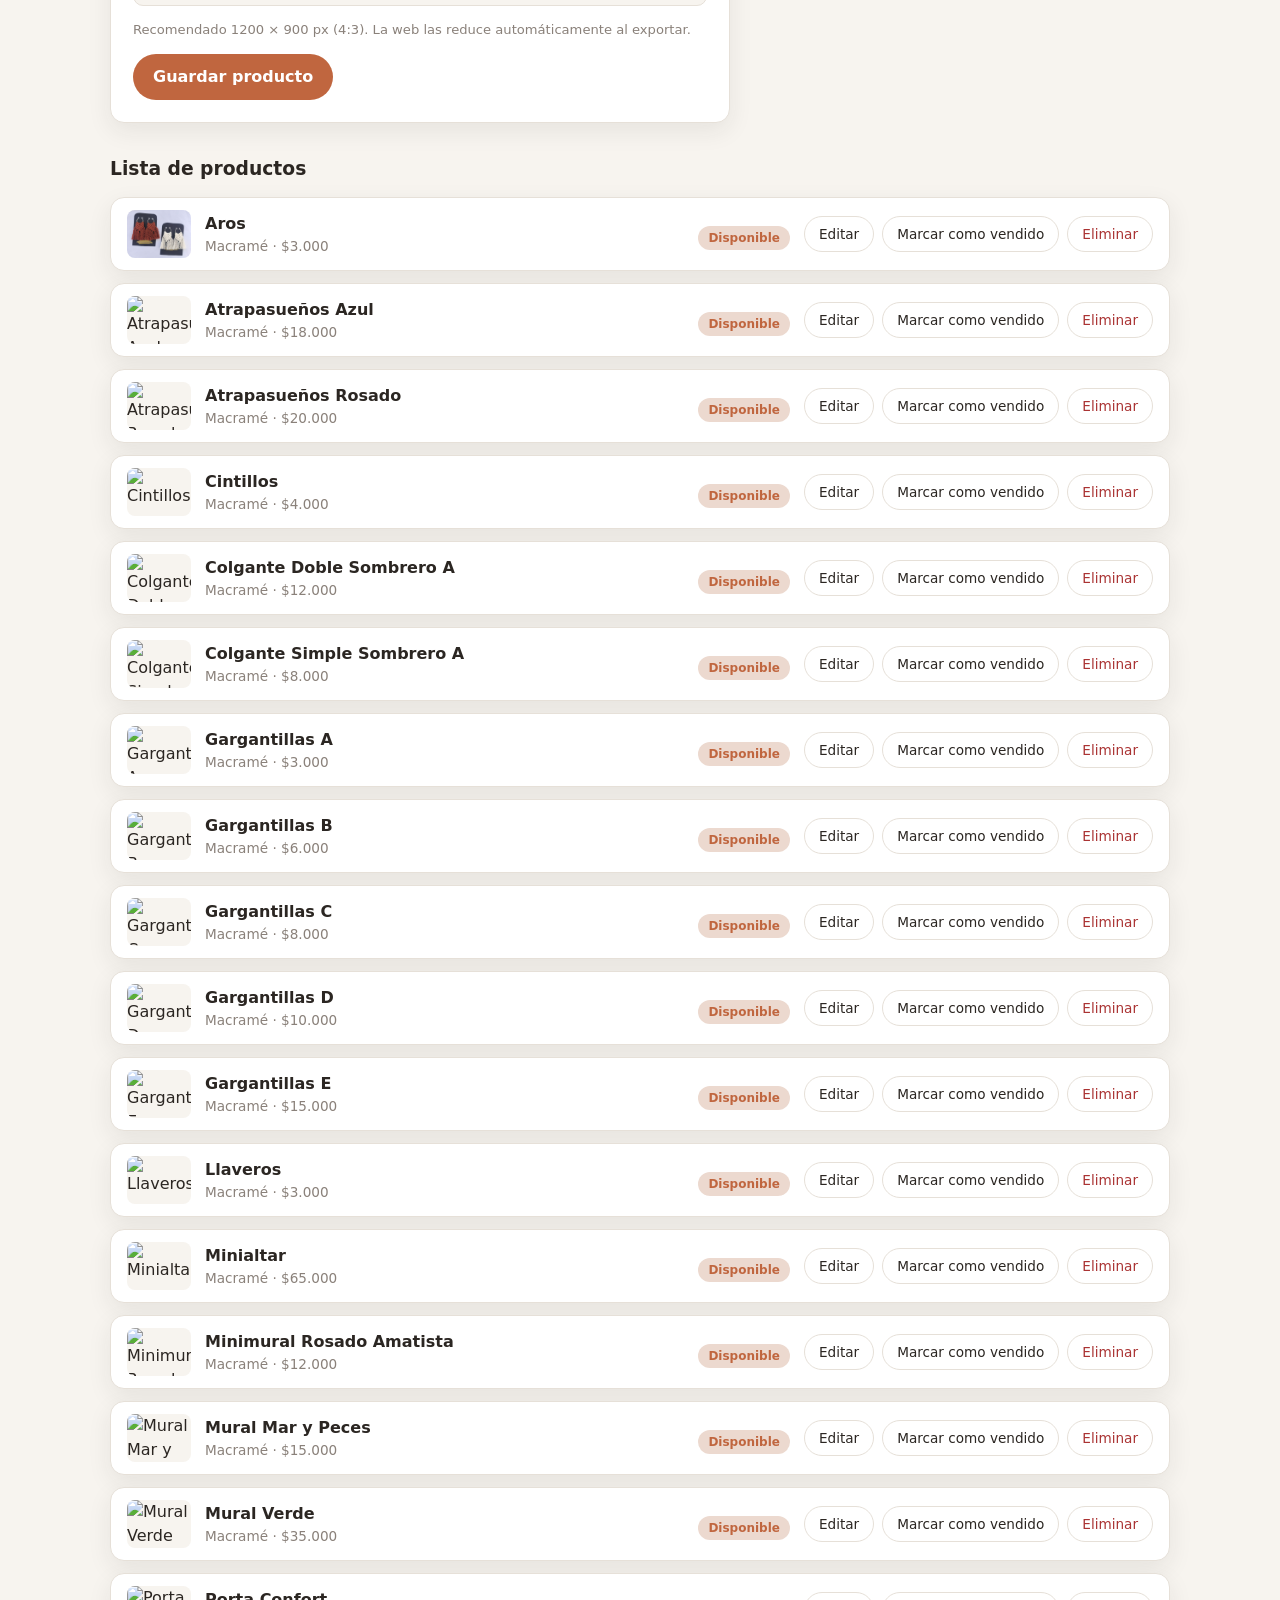
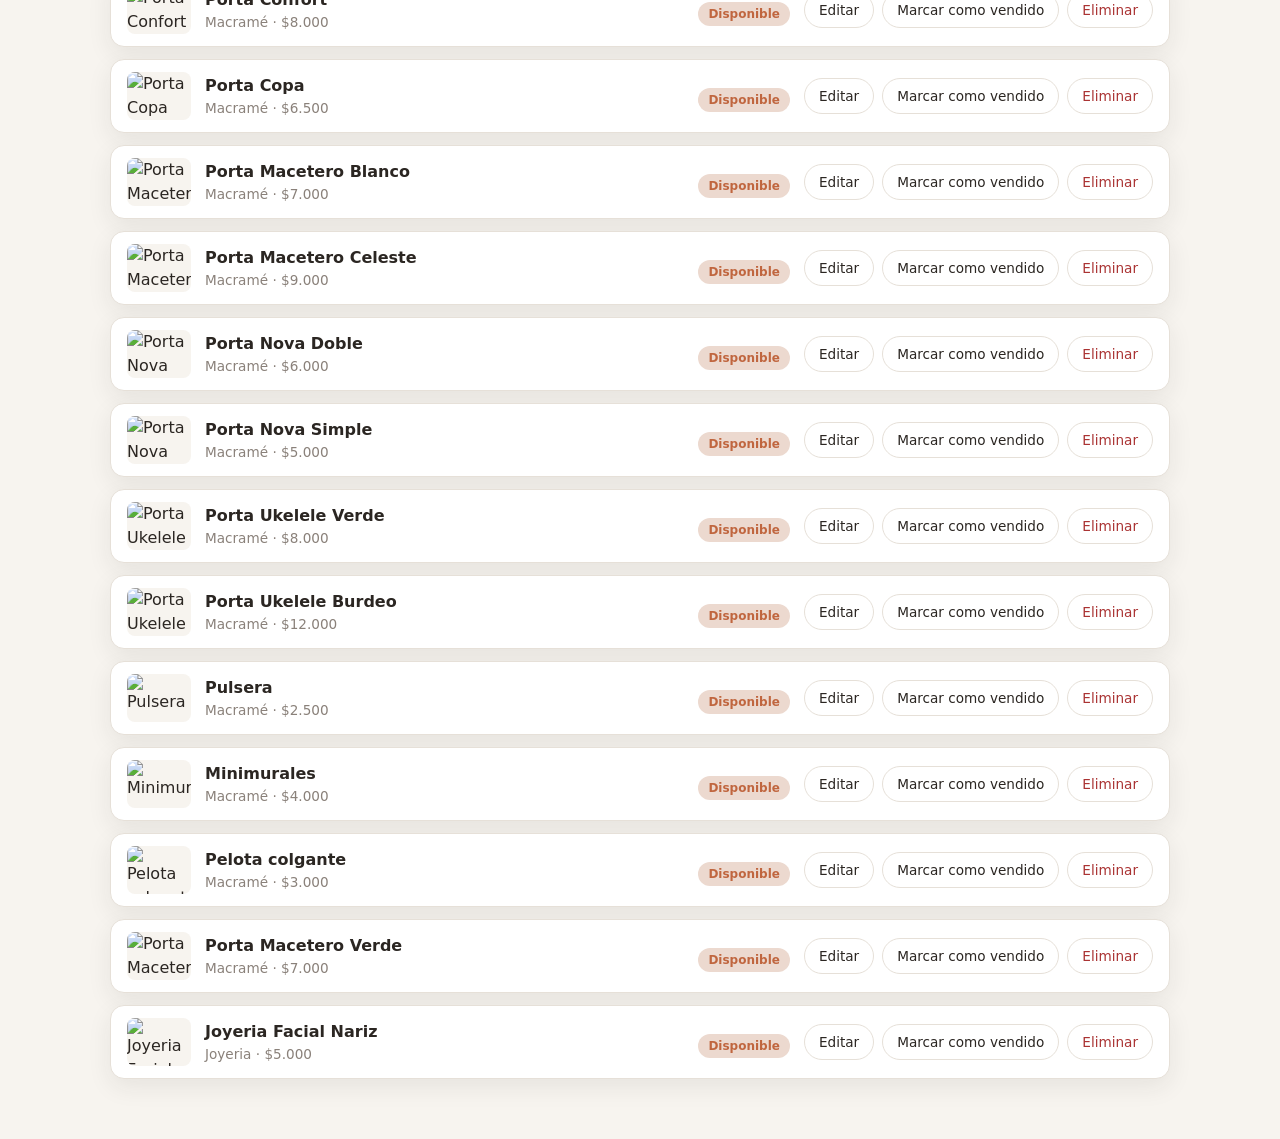
==== commit 73356da1: "Dashboard: segundo gráfico reemplazado por ventas de la última semana (lunes a domingo)" ====
--- a/admin.html
+++ b/admin.html
@@ -201,8 +201,8 @@
       <h3 class="admin__subtitulo">Ventas en el período</h3>
       <div id="grafico-ventas"></div>
 
-      <h3 class="admin__subtitulo">Movimiento de stock en el período</h3>
-      <div id="grafico-stock"></div>
+      <h3 class="admin__subtitulo">Ventas de la última semana (lunes a domingo)</h3>
+      <div id="grafico-semana"></div>
 
       <h3 class="admin__subtitulo">Top 5 más vendidos del período</h3>
       <div class="tabla-top" id="tabla-top"></div>
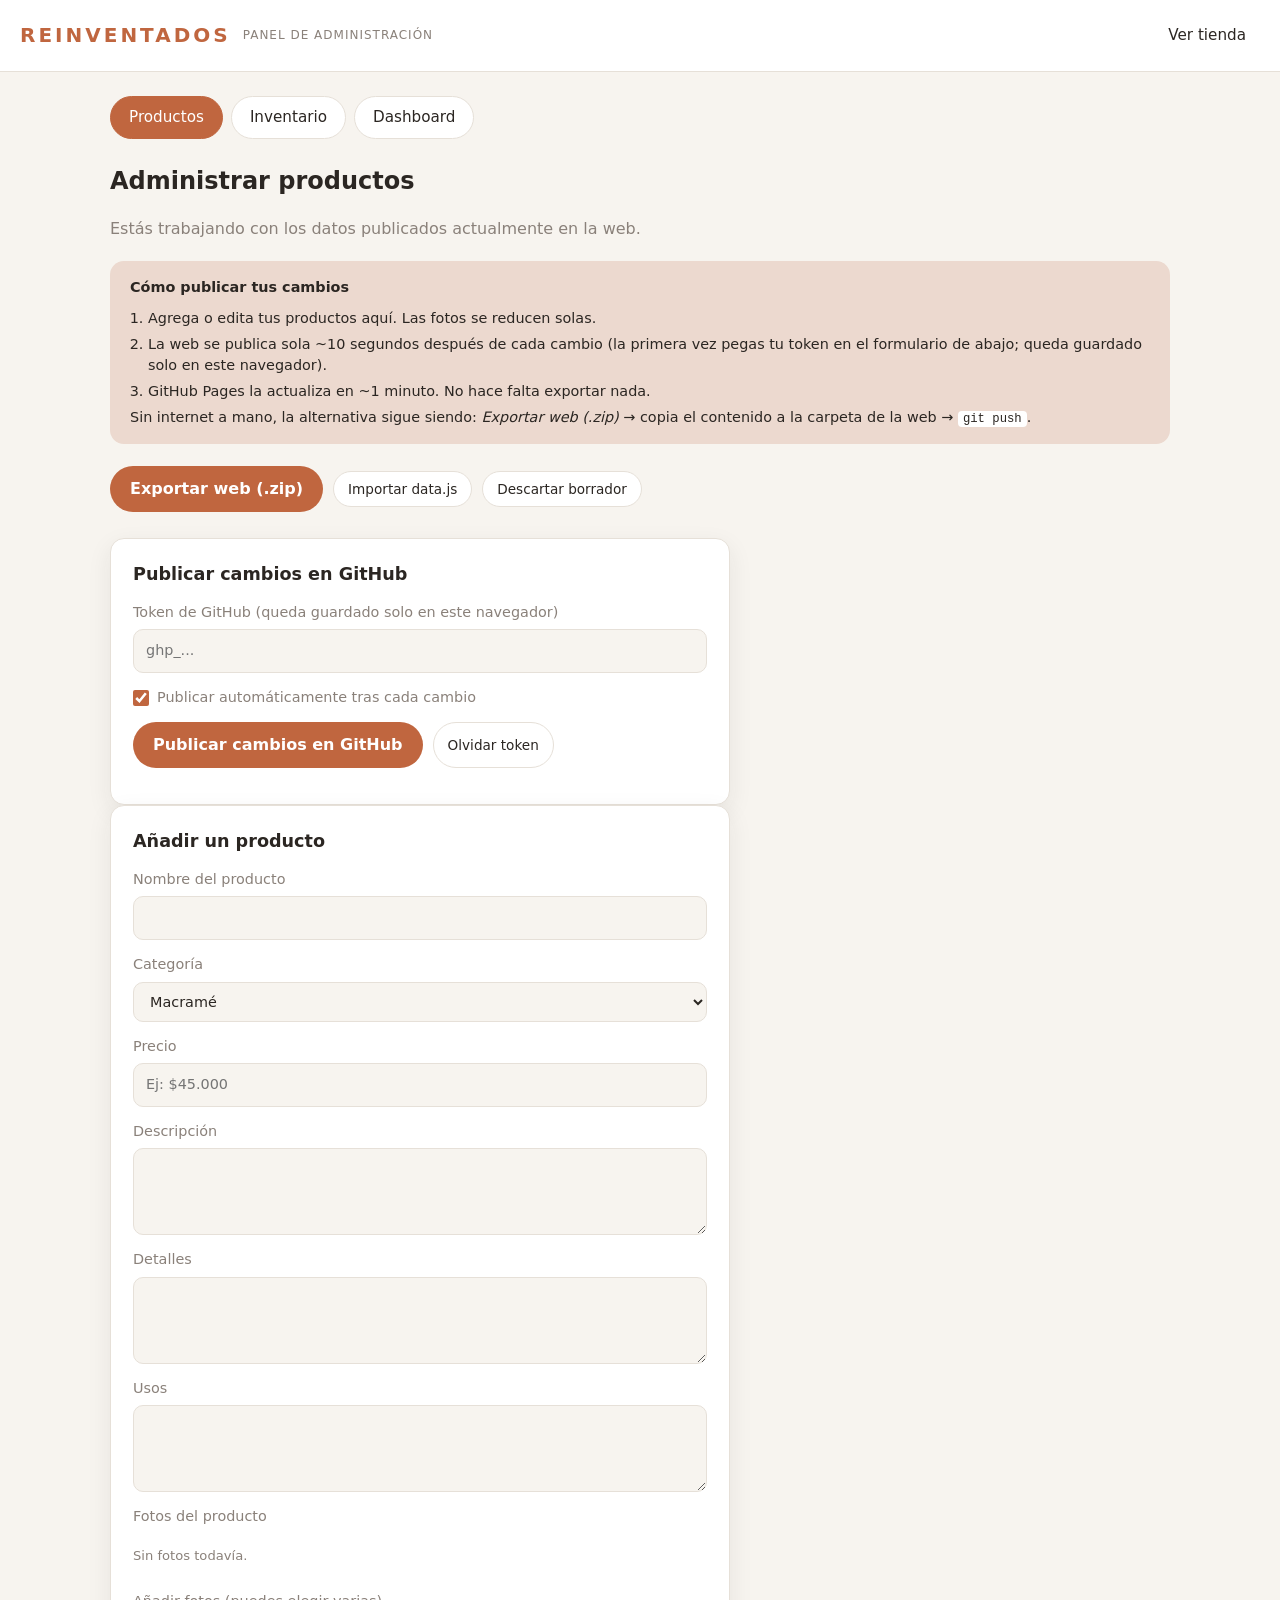
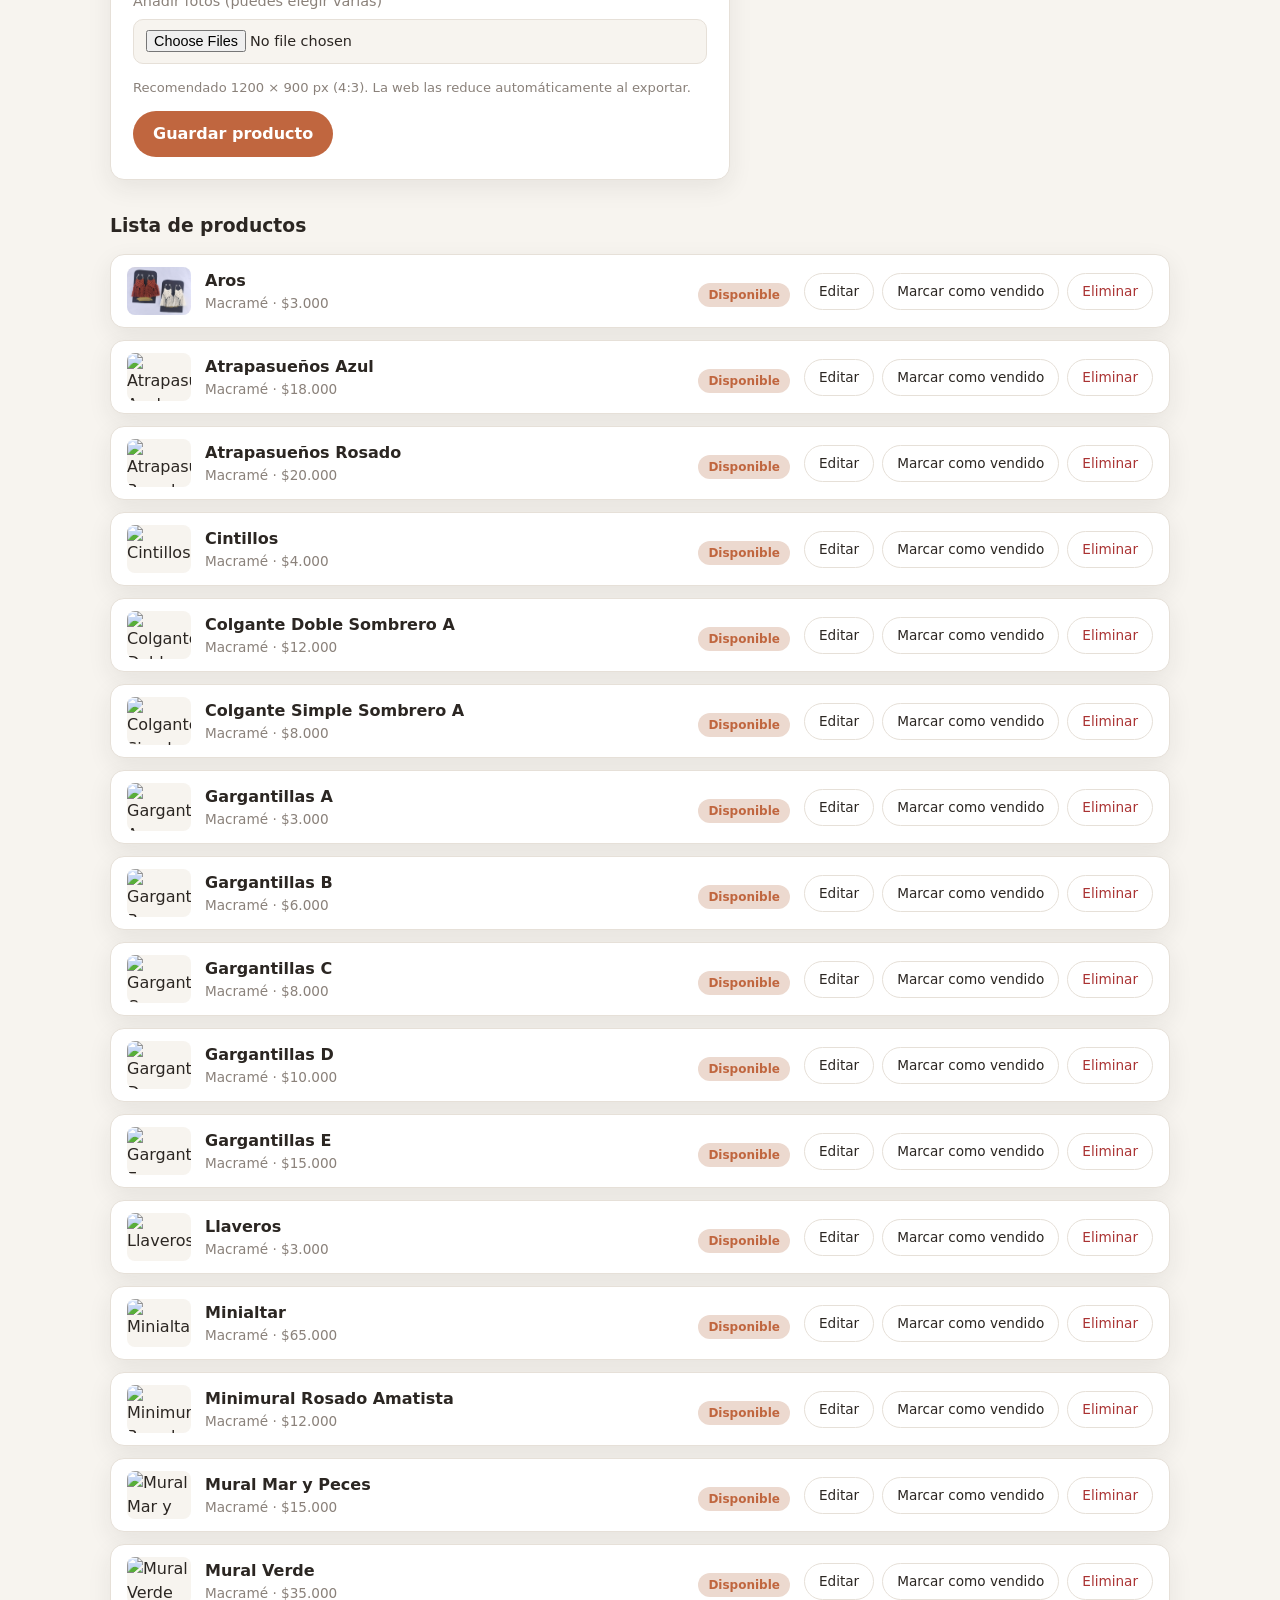
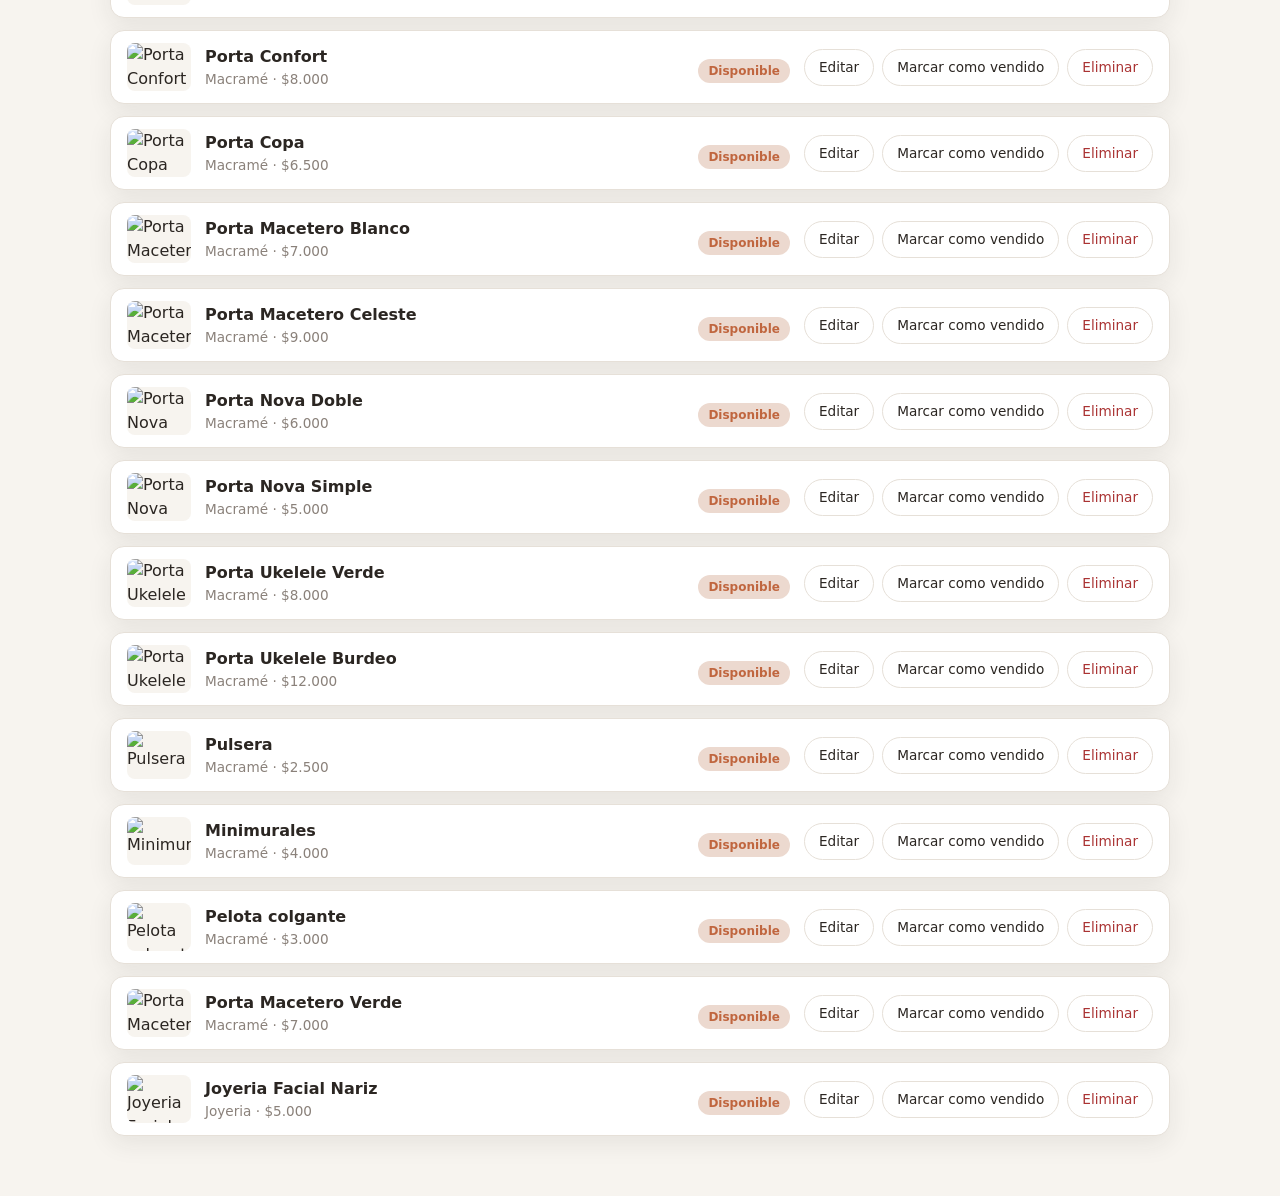
==== commit 6672666c: "Auto-publicación: el admin sube los cambios solo ~10 s después de cada guardado" ====
--- a/admin.html
+++ b/admin.html
@@ -30,8 +30,8 @@
         <strong>Cómo publicar tus cambios</strong>
         <ol>
           <li>Agrega o edita tus productos aquí. Las fotos se reducen solas.</li>
-          <li>Pulsa <em>Publicar cambios en GitHub</em> (la primera vez pegas tu token; queda guardado solo en este navegador).</li>
-          <li>La web se actualiza sola en ~1 minuto. No hace falta exportar nada.</li>
+          <li>La web se publica sola ~10 segundos después de cada cambio (la primera vez pegas tu token en el formulario de abajo; queda guardado solo en este navegador).</li>
+          <li>GitHub Pages la actualiza en ~1 minuto. No hace falta exportar nada.</li>
         </ol>
         <p>Sin internet a mano, la alternativa sigue siendo: <em>Exportar web (.zip)</em> → copia el contenido a la carpeta de la web → <code>git push</code>.</p>
       </div>
@@ -50,6 +50,10 @@
         <label class="campo">
           <span>Token de GitHub (queda guardado solo en este navegador)</span>
           <input type="password" id="github-token" placeholder="ghp_..." autocomplete="off" />
+        </label>
+        <label class="campo-casilla">
+          <input type="checkbox" id="publicacion-automatica" checked />
+          <span>Publicar automáticamente tras cada cambio</span>
         </label>
         <div class="formulario__botones">
           <button type="submit" class="boton-primario" id="boton-publicar">Publicar cambios en GitHub</button>
@@ -181,7 +185,7 @@
           <span>Ver por</span>
           <select id="dash-modo">
             <option value="anual">Año completo (por mes)</option>
-            <option value="mensual">Mes completo (por día)</option>
+            <option value="mensual" selected>Mes completo (por día)</option>
           </select>
         </label>
 
@@ -208,6 +212,8 @@
       <div class="tabla-top" id="tabla-top"></div>
     </section>
   </main>
+
+  <div id="aviso-publicacion-auto" class="aviso-publicacion-auto" hidden></div>
 
   <script src="data.js"></script>
   <script src="inventario.js"></script>
--- a/styles.css
+++ b/styles.css
@@ -408,6 +408,53 @@
 .formulario__ayuda {
   font-size: 0.82rem;
   color: var(--gris);
+}
+
+.campo-casilla {
+  display: flex;
+  align-items: center;
+  gap: 8px;
+  font-size: 0.9rem;
+  color: var(--gris);
+  cursor: pointer;
+}
+
+.campo-casilla input {
+  width: 16px;
+  height: 16px;
+  accent-color: var(--acento);
+}
+
+.aviso-publicacion-auto {
+  position: fixed;
+  right: 16px;
+  bottom: 16px;
+  z-index: 30;
+  max-width: 330px;
+  padding: 10px 14px;
+  border: 1px solid var(--borde);
+  border-radius: 10px;
+  background: var(--tarjeta);
+  color: var(--tinta);
+  font-size: 0.85rem;
+  box-shadow: 0 6px 18px rgba(0, 0, 0, 0.14);
+}
+
+.aviso-publicacion-auto--esperando {
+  border-color: var(--acento);
+  color: var(--acento);
+}
+
+.aviso-publicacion-auto--ok {
+  border-color: #2f7d4f;
+  background: #e9f6ef;
+  color: #245c3c;
+}
+
+.aviso-publicacion-auto--error {
+  border-color: #a33;
+  background: #fbeaea;
+  color: #a33;
 }
 
 .boton-primario {
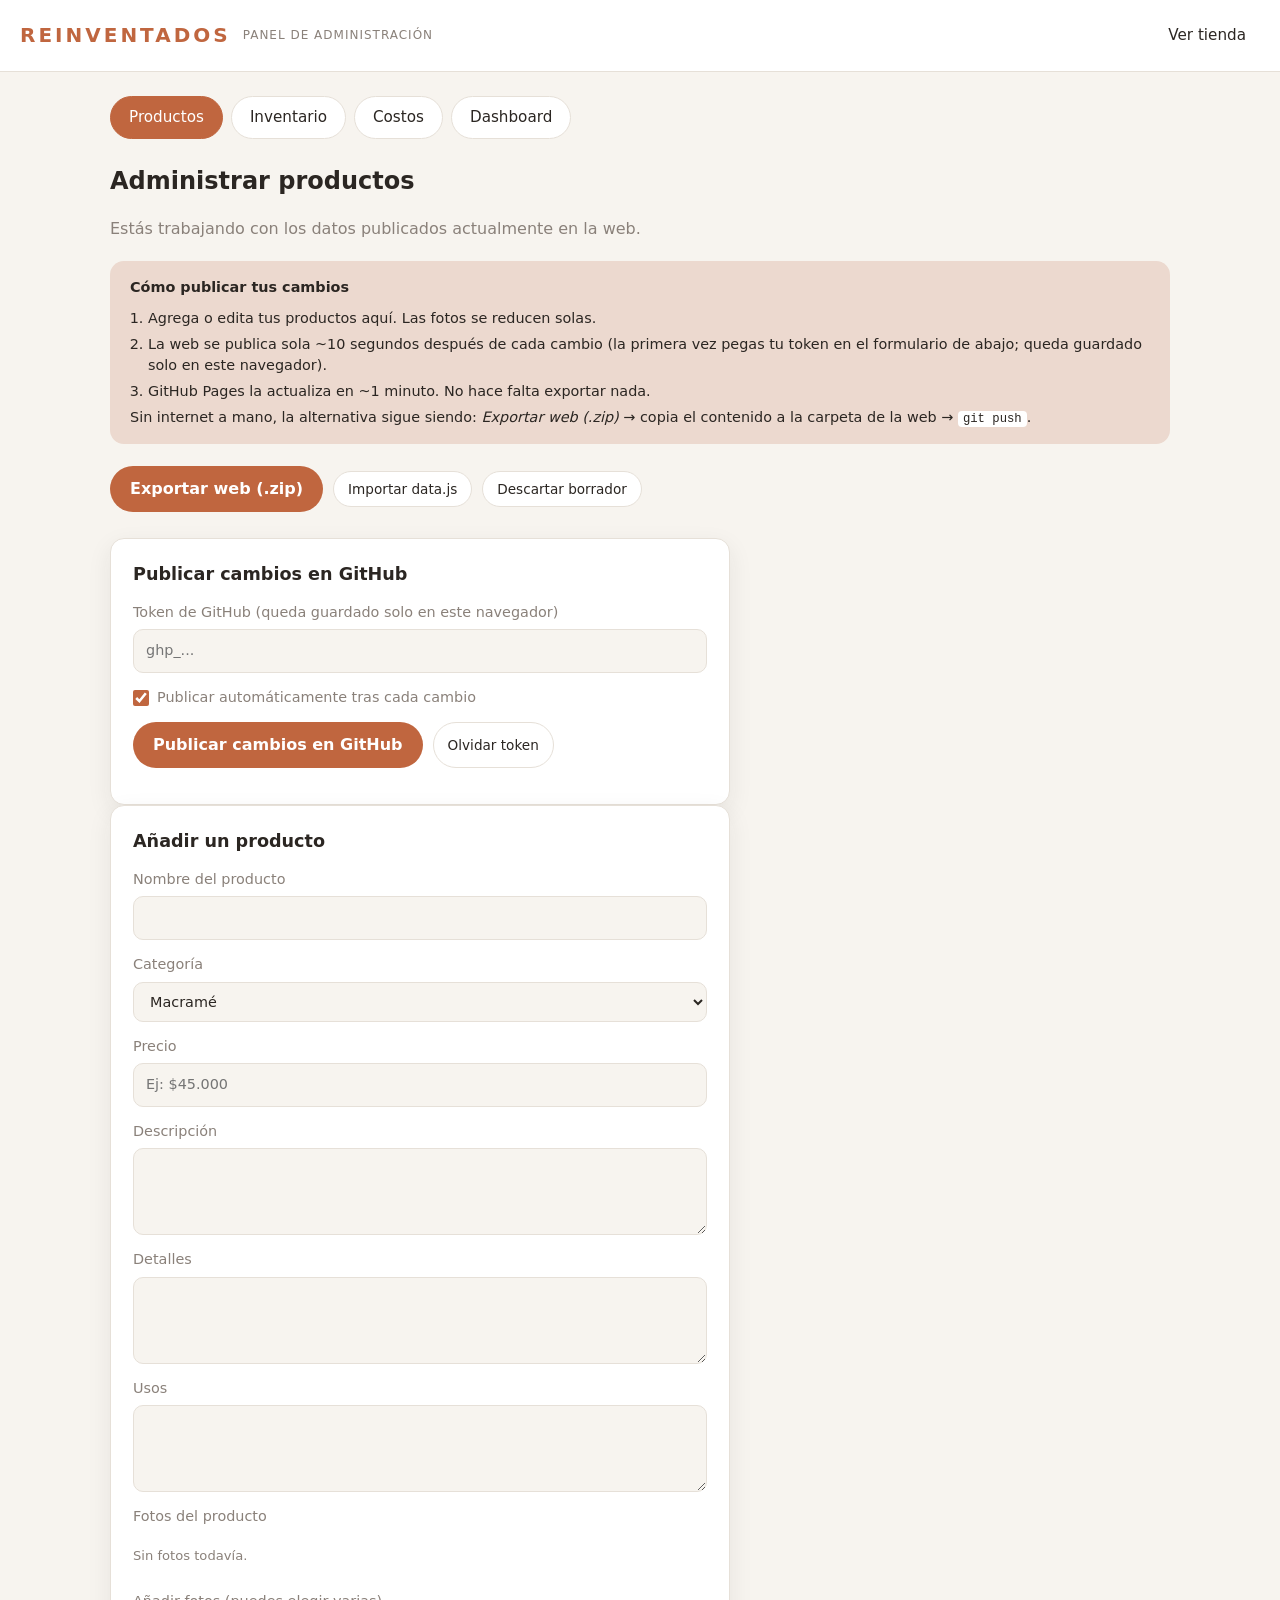
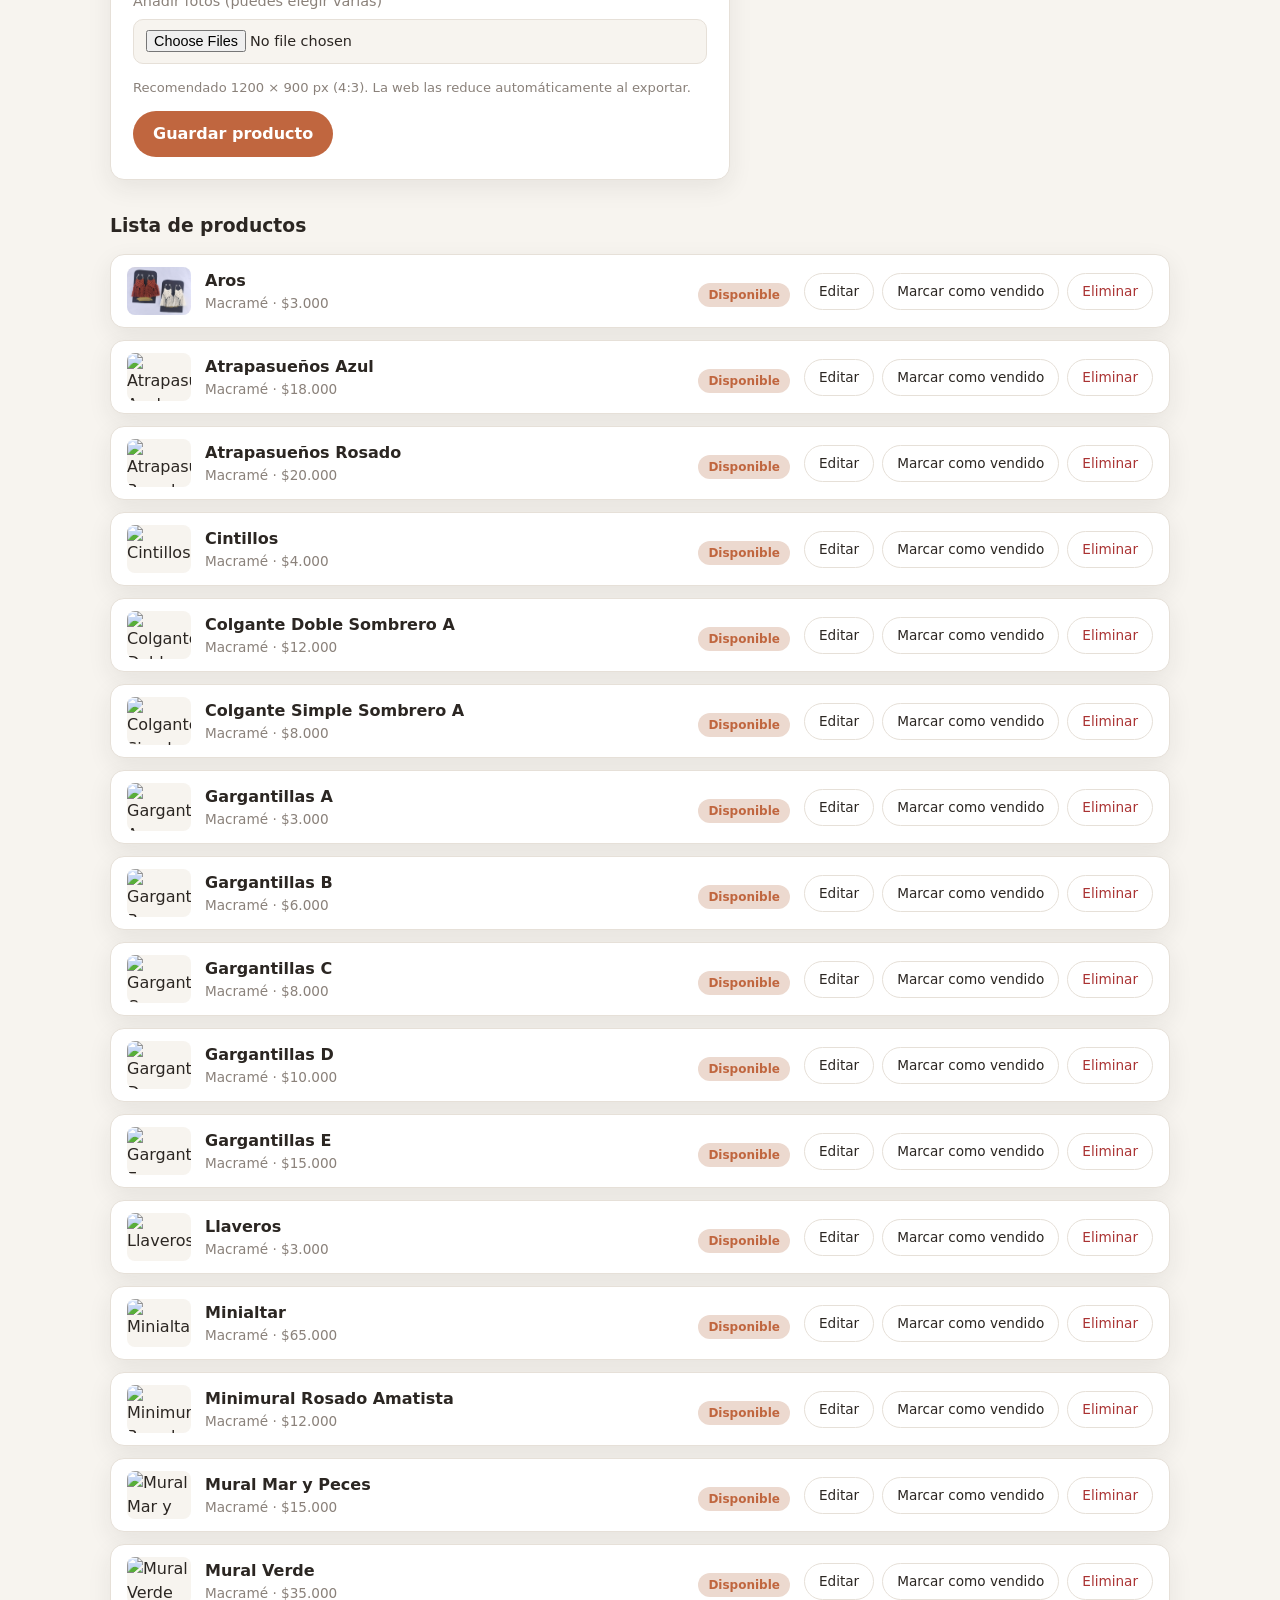
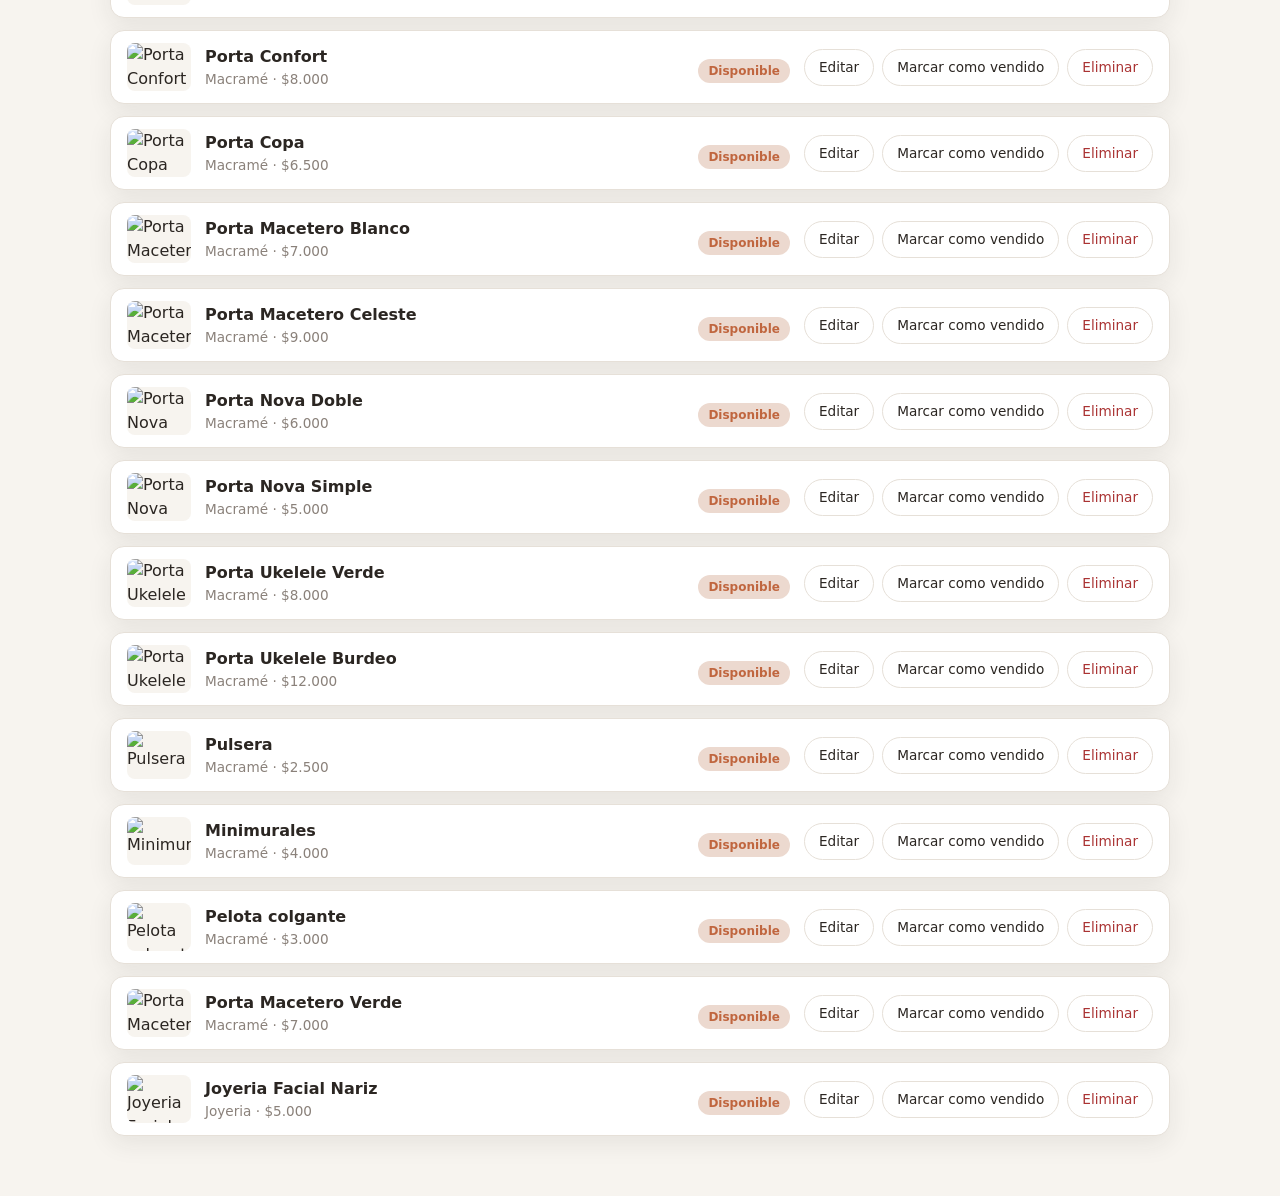
==== commit fc6e249a: "Pestaña Costos y tabla de flujo de caja semanal en el Dashboard" ====
--- a/admin.html
+++ b/admin.html
@@ -19,6 +19,7 @@
     <nav class="pestanas" id="pestanas">
       <button type="button" class="pestanas__boton activo" data-pestana="productos">Productos</button>
       <button type="button" class="pestanas__boton" data-pestana="inventario">Inventario</button>
+      <button type="button" class="pestanas__boton" data-pestana="costos">Costos</button>
       <button type="button" class="pestanas__boton" data-pestana="dashboard">Dashboard</button>
     </nav>
 
@@ -176,6 +177,70 @@
       <div id="lista-movimientos" class="lista-admin"></div>
     </section>
 
+    <section class="panel" id="pestana-costos" hidden>
+      <h2 class="admin__titulo">Costos</h2>
+      <p class="introduccion">Registra tus costos fijos, costos variables e inversiones iniciales. Se reflejan en el flujo de caja semanal del Dashboard.</p>
+
+      <h3 class="admin__subtitulo" id="form-costo-titulo">Agregar un costo</h3>
+      <form id="form-costo" class="formulario">
+        <label class="campo">
+          <span>Tipo de costo</span>
+          <select id="costo-tipo">
+            <option value="fijo">Costo fijo (se repite: diario, semanal o mensual)</option>
+            <option value="variable">Costo variable (compra puntual)</option>
+            <option value="inversion">Inversión inicial</option>
+          </select>
+        </label>
+
+        <label class="campo">
+          <span>Nombre</span>
+          <input type="text" id="costo-nombre" placeholder="Ej: Arriendo del taller" />
+        </label>
+
+        <label class="campo">
+          <span>Fecha</span>
+          <input type="date" id="costo-fecha" />
+        </label>
+
+        <label class="campo" id="costo-valor-caja">
+          <span>Valor ($)</span>
+          <input type="number" id="costo-valor" min="0" step="1" placeholder="0" />
+        </label>
+
+        <label class="campo" id="costo-periodo-caja">
+          <span>¿Cada cuánto se cobra o abarca?</span>
+          <select id="costo-periodo">
+            <option value="diario">Diario</option>
+            <option value="semanal">Semanal</option>
+            <option value="mensual" selected>Mensual</option>
+          </select>
+        </label>
+
+        <label class="campo" id="costo-cantidad-caja" hidden>
+          <span>Cantidad</span>
+          <input type="number" id="costo-cantidad" min="1" step="1" placeholder="1" />
+        </label>
+
+        <label class="campo" id="costo-unitario-caja" hidden>
+          <span>Valor unitario ($)</span>
+          <input type="number" id="costo-unitario" min="0" step="1" placeholder="Se calcula del total" />
+        </label>
+
+        <label class="campo" id="costo-total-caja" hidden>
+          <span>Total ($)</span>
+          <input type="number" id="costo-total" min="0" step="1" placeholder="Se calcula del unitario" />
+        </label>
+
+        <div class="formulario__botones">
+          <button type="submit" class="boton-primario" id="boton-costo-guardar">Guardar costo</button>
+          <button type="button" class="boton-secundario" id="boton-costo-cancelar" hidden>Cancelar edición</button>
+        </div>
+      </form>
+
+      <h3 class="admin__subtitulo">Costos registrados</h3>
+      <div id="lista-costos" class="lista-admin"></div>
+    </section>
+
     <section class="panel" id="pestana-dashboard" hidden>
       <h2 class="admin__titulo">Dashboard</h2>
       <p class="introduccion">Evolución de ventas y movimiento de stock según el período que elijas.</p>
@@ -210,6 +275,9 @@
 
       <h3 class="admin__subtitulo">Top 5 más vendidos del período</h3>
       <div class="tabla-top" id="tabla-top"></div>
+
+      <h3 class="admin__subtitulo">Flujo de caja por semana (últimas 12 semanas)</h3>
+      <div class="tabla-top" id="tabla-flujo"></div>
     </section>
   </main>
 
--- a/styles.css
+++ b/styles.css
@@ -842,6 +842,27 @@
   white-space: nowrap;
 }
 
+.fila-costo {
+  display: grid;
+  grid-template-columns: auto 1fr auto minmax(0, 1fr) auto auto;
+  align-items: center;
+  gap: 12px;
+  padding: 12px 16px;
+  background: var(--tarjeta);
+  border: 1px solid var(--borde);
+  border-radius: var(--radio);
+  box-shadow: var(--sombra);
+  font-size: 0.9rem;
+}
+
+.fila-costo__detalle {
+  color: var(--gris);
+  font-size: 0.82rem;
+  overflow: hidden;
+  text-overflow: ellipsis;
+  white-space: nowrap;
+}
+
 .grafico {
   background: var(--tarjeta);
   border: 1px solid var(--borde);
@@ -999,6 +1020,16 @@
   font-size: 0.85rem;
 }
 
+.flujo__neto--negativo {
+  color: #a33;
+  font-weight: 600;
+}
+
+.flujo__neto--positivo {
+  color: var(--verde);
+  font-weight: 600;
+}
+
 @media (max-width: 720px) {
   .detalle {
     grid-template-columns: 1fr;
